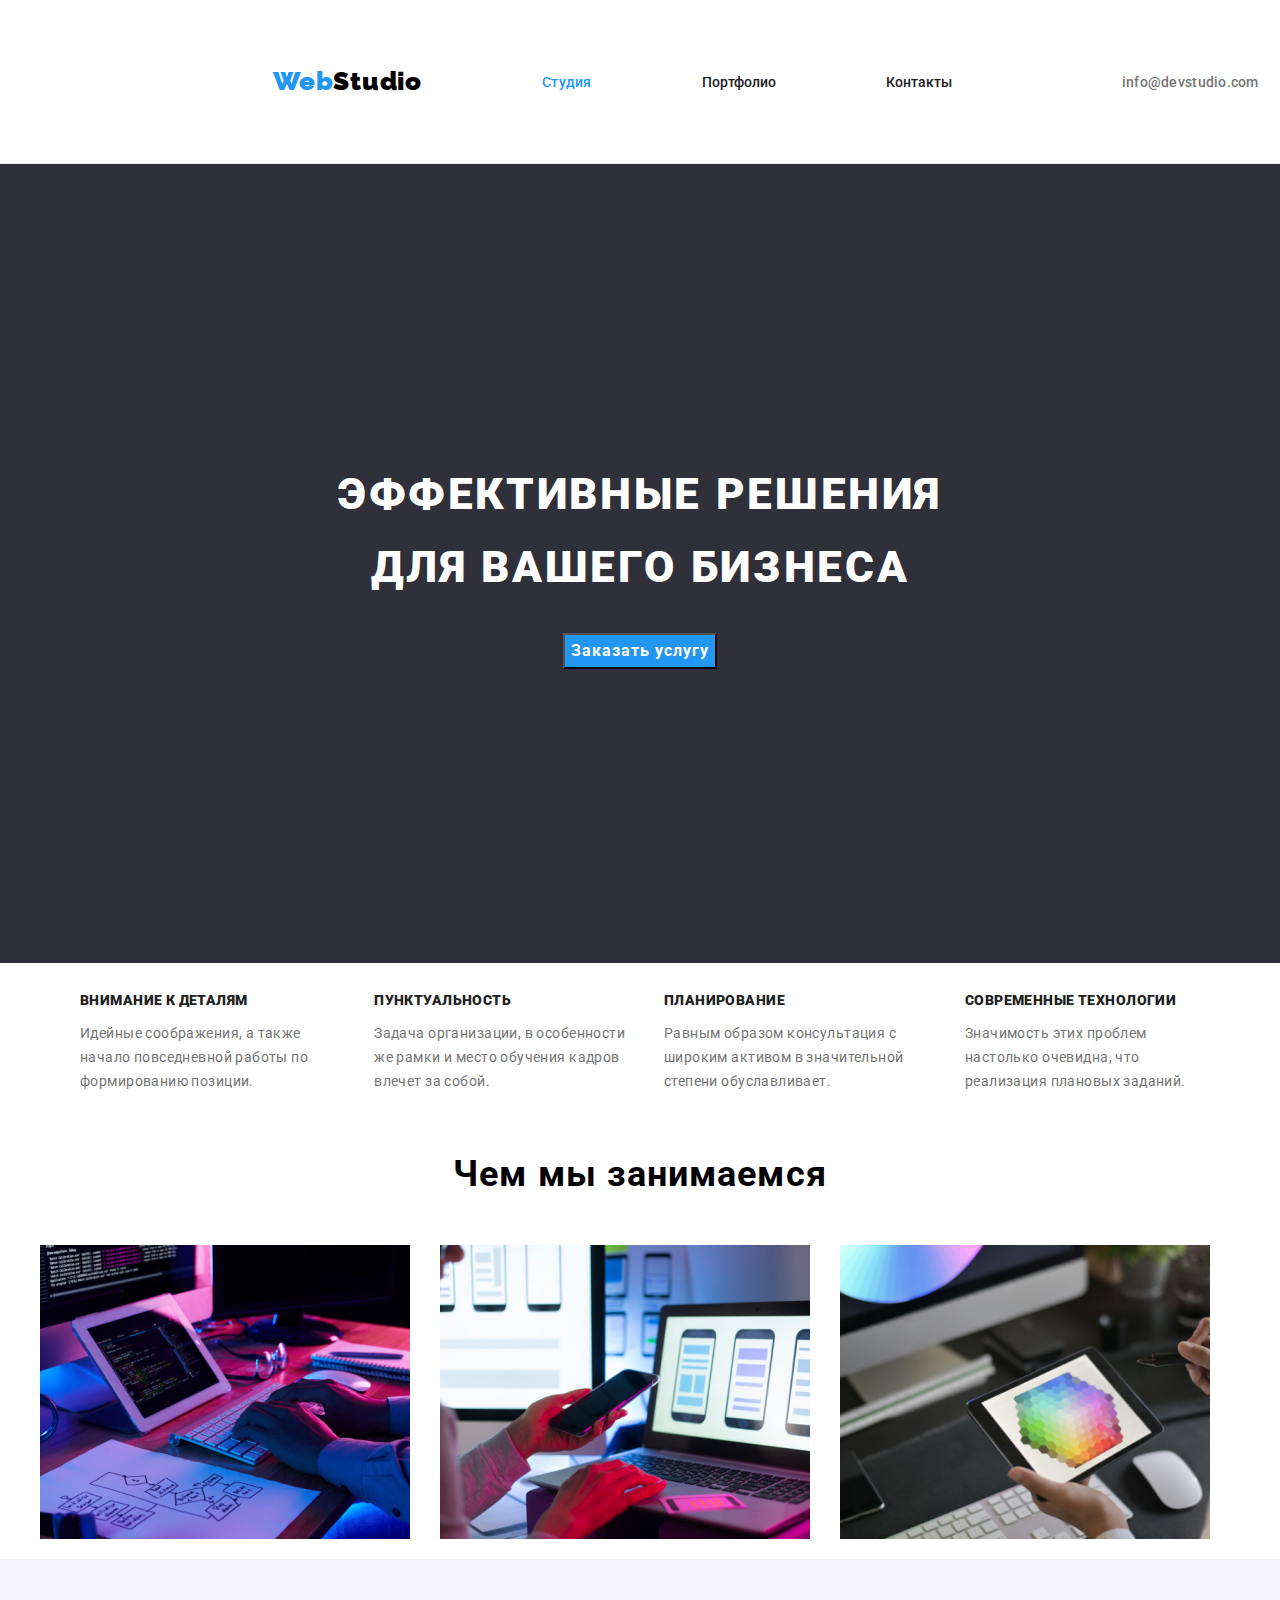
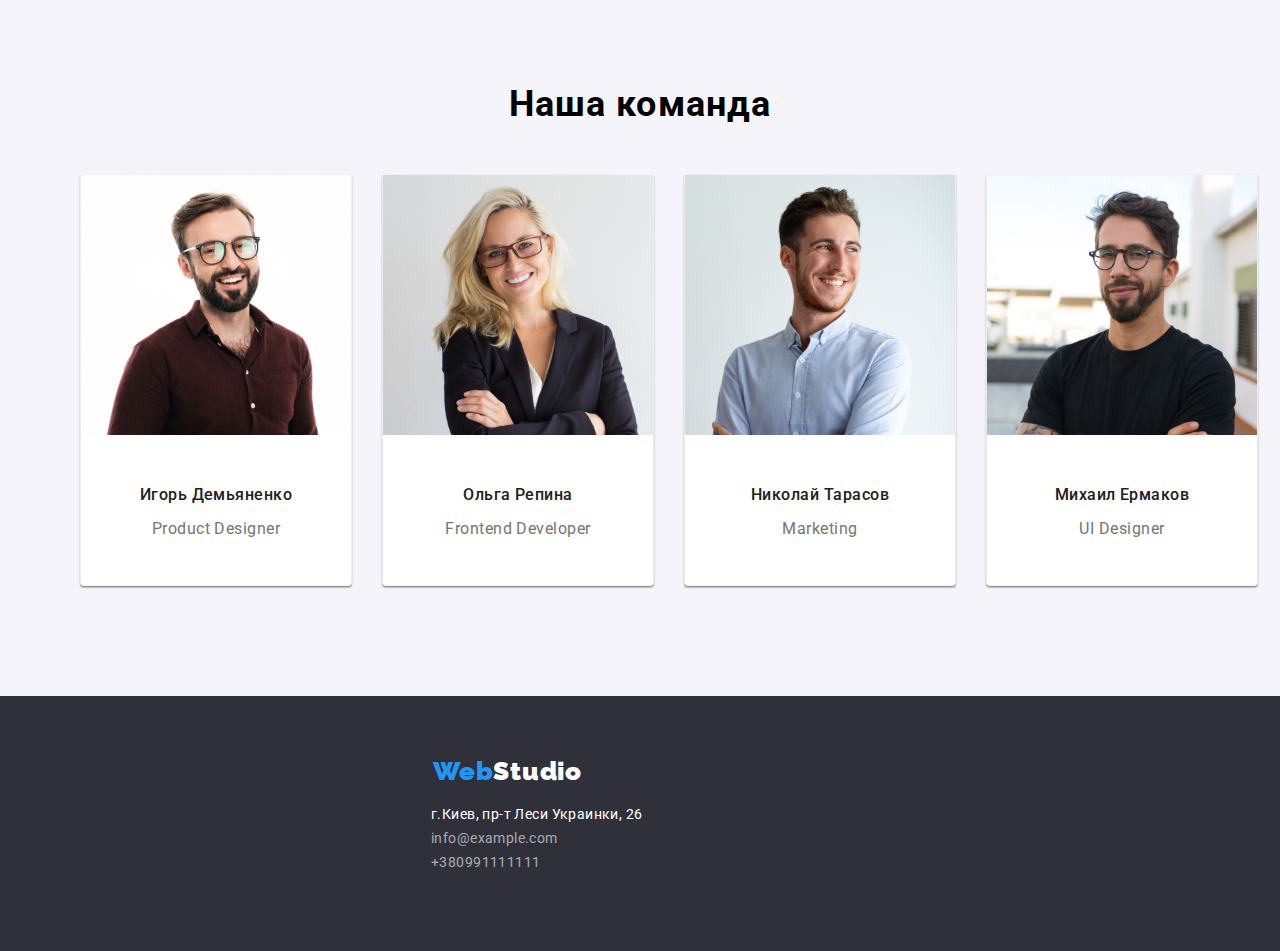
==== index.html @ cdfc40bb "pkoom" ====
<!DOCTYPE html>
<html lang="en">
<head>
     <meta charset="UTF-8">
    <meta http-equiv="X-UA-Compatible" content="IE=edge">
    <meta name="viewport" content="width=device-width, initial-scale=1.0">
    <title>Webstudio</title>
    <link rel="stylesheet" href=https://cdnjs.com/libraries/modern-normalize> 
    <link rel="preconnect" href="https://fonts.gstatic.com">
    <link href="https://fonts.googleapis.com/css2?family=Raleway:wght@700&family=Roboto:wght@400;500;700;900&display=swap" rel="stylesheet">
    <link rel= "stylesheet" href="css/style.css"/>

</head>
<body>
    <header class="header">
        <div class="container header-port">
        <a class="logo" href="index.html"><span class="logo-blue">Web</span>Studio</a>
        <nav class="main-nav">
            <ul class="list-container">
                <li class="item"><a class="link link-active" href="index.html">Студия</a>
                </li>
                <li class="item"><a class="link" href="portfolio.html">Портфолио</a>
                </li>
                <li class="item"><a class="link" href="#">Контакты</a>
                </li>
            </ul>
            </nav>
        
         <ul class="contacts">
            <li class="item">
        <a class="link link-grey" href="mailto:info@devstudio.com">info@devstudio.com</a><br>
    </li>
    <li class="item">
        <a class="link-grey" href="tel:+380961111111">+380961111111</a>
         </li>
            </ul>
     </div>
 </header>

     <main> 

    <section class="hero">
          <div class="hero-box">
              
        <h1 class="hero-text hero-text-section">Эффективные решения<br>для вашего бизнеса</h1>
             <button type="button" class="button button-section">Заказать услугу</button>
          
          </div>
            </section>  
<section class="section">
    <div class="container midd-section">
    <h2 class="hide-text">Наши преимущества</h2>
    <ul class="middle-list">
        <li class="item">
            <h3 class="text-list">Внимание к деталям</h3>
            <p class="grey-text">Идейные соображения, а также начало повседневной работы по формированию позиции.</p>
        </li>
        <li class="item section-item">
            <h3 class="text-list">Пунктуальность</h3>
            <p class="grey-text">Задача организации, в особенности же рамки и место обучения кадров влечет за собой.</p>
        </li>
        <li class="item">
            <h3 class="text-list">Планирование</h3>
            <p class="grey-text">Равным образом консультация с широким активом в значительной степени обуславливает.</p>
        </li>
        <li class="item">
            <h3 class="text-list">Современные технологии</h3>
            <p class="grey-text">Значимость этих проблем настолько очевидна, что реализация плановых заданий.</p>
        </li>
    </ul>
    </div>
</section>
<section class="middle-section">
   <h2 class="section-description">Чем мы занимаемся</h2>
   <div class=what-we-do-container">
    <ul class="what-we-do-list">
        <li class="item"><img src="images/box1.jpg" alt="набор текста" width="370"></li>
        <li class="item"><img src="images/box2.jpg" alt="передача данных" width="370"></li>
        <li class="item"><img src="images/box3.jpg" alt="дизаин" width="370"></li>
    </ul>
    </div>
</section>

<section class="our-team-section">
    <div class="container">
   <h2 class="section-description">Наша команда</h2>
   <ul class="last-list">
    <li class="our-team-item team-content-list">
    <img src="images/img1.jpg" alt="Игорь Демяненко" width="270">
    <div class="our-team-box">
        <h3 class="worker-name">Игорь Демьяненко</h3>
        <p class="grey-prof">Product Designer</p>
        </div>
    </li>
     <li class="our-team-item team-content-list">
     <img src="images/img2.jpg" alt="Ольга Репина" width="270">
     <div class="our-team-box">
        <h3 class="worker-name">Ольга Репина</h3>
        <p class="grey-prof">Frontend Developer</p>
        </div>
    </li>
    <li class="our-team-item team-content-list">
    <img src="images/img3.jpg" alt="Николай Тарасов" width="270">
    <div class="our-team-box"> 
        <h3 class="worker-name">Николай Тарасов</h3>
        <p class="grey-prof">Marketing</p>
        </div>
    </li>
    <li class="our-team-item team-content-list">
    <img src="images/img4.jpg" alt="Михаил Ермаков" width="270">
    <div class="our-team-box">
        <h3 class="worker-name">Михаил Ермаков</h3>
        <p class="grey-prof">UI Designer</p>
        </div>
    </li>
</ul>
</div>
</section>
</main>

<footer class="footer">
    <div class="footer-div">
    <a class="logo-footer" href="index.html"><span class="logo-blue">Web</span><span class="studio">Studio</span></a>
    <address>
        <ul class="footer-list">
        <li><a class="address" target="_blank" href="https://goo.gl/maps/M211C4r4D3SkxWqD8">г.Киев, пр-т Леси Украинки, 26</a></li>
        <li><a class="mail" href="mailto:info@example.com">info@example.com</a></li>
        <li><a class="tele" href="tel:+380991111111">+380991111111</a></li>
    </ul>
    </address>
    
    </div>

</footer>
    
</body>
</html>
---- css/style.css ----
* {
   box-sizing: border-box;
}
*, *::before, *::after {
   box-sizing: inherit;
}

  :root {
      --title-color: #212121;
      --text-color: #757575;
      --color-button: #ffff;
      --primary-background: #2F303A;
      --color-link-title: #2196f3;
      --background-button: #2196f3;
      --main-title-color: #ffff;
      --our-team-background: #F5F4FA;
      --address-text-color: #ffff;
      --color-link-footer: #ffff;
      --company-text-color: #000000;
      --background-portfolio-button: #F5F4FA;
  }

}
h1,
h2,
h3,
h4,
h5,
h6,
p {
   margin-top: 0;
   margin-bottom: o;
}
body {
   font-family: Roboto, sans-serif;
   margin: 0;
}
   
.header {
   box-sizing: border-box;
   border-bottom: 1px solid #ECECEC;
   padding-top: 24px;
   padding-bottom: 24px;
}
.header-port {
   display: flex;
   align-items: center;
}
.container {
   max-width: 1200px;
   margin-left: auto;
   margin-right: auto;
   padding-left: 15px;
   padding-right: 15px;
}
.main-nav {
   display: flex;
   margin-top: 32px;
   margin-bottom: 32px;
}
.list-container {
   display: flex;
   padding-right: 20px;
}





.logo-blue {
font-family: Raleway;
color: #2196F3;
font-weight: 900;
font-size: 26px;
letter-spacing: 0.03em;
line-height: 1.2;
list-style: none;
}

.logo, .logo-footer {
font-family: Raleway;
color: black;
font-weight: 900;
font-size: 26px;
letter-spacing: 0.03em;
line-height: 1.2;
margin-left: 218px;
}
.logo-footer {
   padding-top: 60px;
}

/*стили для сылок*/

* li, a  {
   list-style: none;
   text-decoration: none;
}
.list {
   display: flex;
   }


.link {
   font-family: Roboto;
   font-style: normal;
   font-weight: 500;
   font-size: 14px;
   line-height: 16px;
   letter-spacing: 0,02em;
   color: #212121;
   padding-left: 80px;
}
.link-active {
   font-family: Roboto;
   font-style: normal;
   color: #2196F3;
   letter-spacing: 0.02em;
   font-weight: 500;
   font-size: 14px;
   list-style: none;
}
.link:hover {
   color: #2196F3;
}
.link-grey {
   font-family: Roboto;
   font-style: normal;
   font-weight: 500;
   color: #757575;
   letter-spacing: 0.02em;
   line-height: 1.2em;
   font-weight: 500;
   font-size: 14px;
   list-style: none;
   
}


.link-grey:hover {
   color: #2196F3;
   
}

.contacts {
   display: flex;
   margin-left: auto;
   margin-top: 32px;
   margin-bottom: 32px;
}



/*main section webstudio*/

.hero {
   background: var(--primary-background);
   text-align: center;
   padding-top: 94px;
   padding-bottom: 94px;
   display: block;
}
.hero-box {
   max-width: 1200px;
   margin-left: auto;
   margin-right: auto;
   padding-left: 15px;
   padding-right: 15px;
}
 .hero-text {
   font-weight: 900;
   font-size: 44px;
   line-height: 1.65;
   text-align: center;
   letter-spacing: 0.06em;
   text-transform: uppercase;
   color: var(--main-title-color);
}
.hero-text-section {
   margin-top: 200px;
}
 .button {
   background: var(--background-button);
   cursor: pointer;
   font-family: inherit;
   font-weight: bold;
   font-size: 16px;
   line-height: 1.87;
   text-align: center;
   letter-spacing: 0.06em;
   color: var(--color-button);
 }
.button-section {
   margin-bottom: 200px;
}
 


button, button:active, button:focus {
   outline: none;
}

//*middle section*//

.section {
   padding-top: 94px;
   padding-bottom: 94px;
}
.midd-section {
   display: flex;
   justify-content: center;
}
.container {
   max-width: 1200px;
   margin-left: auto;
   margin-right: auto;
   padding-left: 15px;
   padding-right: 15px;
}
.hide-text {
   display: none;
}
.middle-list {
   display: flex;
}
.midle-list.item:not(:last-child) {
   margin-right: 30px;
}
.item {
   margin-right: 30px;
}
.text-list {
   color: #212121;
   line-height: 1.1;
   letter-spacing: 0.03em;
   font-weight: 900;
   font-size: 14px;
   text-transform: uppercase;
}
.grey-text {
   color: #757575;
   line-height: 1.7;
   font-weight: 400;
   letter-spacing: 0.03em;
   font-size: 14px;
   text-align: left;
}
//*What we do section*//

.section {
   padding-top: 94px;
   padding-bottom: 94px;
}
.section-description {
   font-weight: bold;
    font-size: 36px;
    line-height: 42px;
    text-align: center;
    letter-spacing: 0.03em;
    color: color: var(--title-color);
    margin-bottom: 50px;
}
.what-we-do-description {
   display: flex;
   justify-content: center;
}
.container {
   max-width: 1200px;
    margin-left: auto;
    margin-right: auto;
    padding-left: 15px;
    padding-right: 15px;
}
.what-we-do-list {
   display: flex;
   align-items: center;
}

/*our team*/

.our-team-section {
   background: var(--our-team-background);
   padding-top: 94px;
   padding-bottom: 94px;
}

.our-team-box {
   padding: 30px 32px;
   box-sizing: border-box;
}
.our-team-item {
    border-left: 1px solid #ececec;
   border-right: 1px solid #ececec;
   border-bottom: 1px solid #ececec;
}
.our-team-item:not(:last-child) {
   margin-right: 30px;
}
.team-content-list {
   background: #ffffff;
    border-radius: 0px 0px 4px 4px;
    box-shadow: 0px 1px 3px rgb(0 0 0 / 12%), 0px 1px 1px rgb(0 0 0 / 14%), 0px 2px 1px rgb(0 0 0 / 20%);
}
.last-list {
   display: flex; 
}
.worker-name {
  color: #212121;
   text-align: center;
   line-height: 1.2;
   letter-spacing: 0.03em;
   font-weight: 500;
   font-size: 16px;
}
.grey-prof {
   font-size: 16px;
   line-height: 1.18;
   text-align: center;
   letter-spacing: 0.03em;
   color: #757575;
}

/*footer*/

.footer {
 background: #2F303a;
}
.footer-div {
   padding-top: 60px;
    padding-bottom: 60px;
    padding-left: 215px;
}

   
   .footer-list {
      width: 230px;
      padding-left: 216px;
 }

.logo-footer {
   padding-top: 60px;
}
 .studio {
    padding-top: 60px;
   color: #fff;
}
.address {
   font-family: Roboto;
   font-style: normal;
   font-weight: 400;
   color: #fff;
   line-height: 1.7;
   letter-spacing: 0.03em;
   font-size: 14px;
}
.mail {
   font-family: Roboto;
   font-style: normal;
   font-weight: 400;
   font-size: 14px;
   line-height: 1.7;
   letter-spacing: 0.03em;
   color: rgba(255, 255, 255, 0.6);
}
.tele {
      font-family: Roboto;
      font-style: normal;
      font-weight: 400;
      font-size: 14px;
      line-height: 1.7;
      letter-spacing: 0.03em;
      color: rgba(255, 255, 255, 0.6);
   }
.address:hover, .mail:hover, .tele:hover {
   color:#2196F3;
}

 

/*Portfolio styles*/



.main-section {
   padding-top: 94px;
   padding-bottom: 94px;
}
.btn-list {
   display: flex;
    justify-content: center;
    margin-bottom: 34px;
  
}
   
.padding-item:not(:last-child) {
   margin-right: 8px;
}
   
.btn-port {
   font-family: inherit;
   background: var(--background-portfolio-button);
   cursor: pointer;
   font-weight: 500;
   font-size: 16px;
   line-height: 1.62;
   letter-spacing: 0.03em;
   border: 0;
   margin-right: 8px;
   color: var(--title-color);
}
.btn-port:hover {
   background: #2196F3;
   color:#fff;
   cursor: pointer;
}
   
.btn-port-active {
   font-family: Roboto;
   font-style: normal;
   background: #2196F3;
   color: #fff;
   text-align: center;
   font-style: normal;
   font-weight: 500;
   font-size: 16px;
   line-height: 1.6;
   letter-spacing: 0.03em;
   border-radius: 4px;
   border-collapse: collapse;
   cursor: pointer;
}

//*flex-list cardset container*//

.flex-list {
   padding: 0;
   margin: 0;
   display: flex;
   flex-wrap: wrap;
   margin-left: -30px;
   margin-top: -30px;
    
}
.flex-list > .flex-item {
   flex basis: calc((100%-90px) / 3);
   margin-left: 30px;
    margin-top: 30px;
}
.img-text {
   padding: 20px 24px;
    border: 1px solid #eeeeee;
    border-top: 0;
}


.img-text {
   border: 1px solid #EEE;
   padding-top: 0;
}
.poster-name {
   font-family: Roboto;
   font-weight: bold;
   font-size: 18px;
   line-height: 2;
   letter-spacing: 0.06em;
   color: #212121;
}
.poster-desc {
   font-family: Roboto;
   font-weight: normal;
   font-size: 16px;
   line-height: 1.9;
   letter-spacing: 0.03em;
   color: #757575;
}
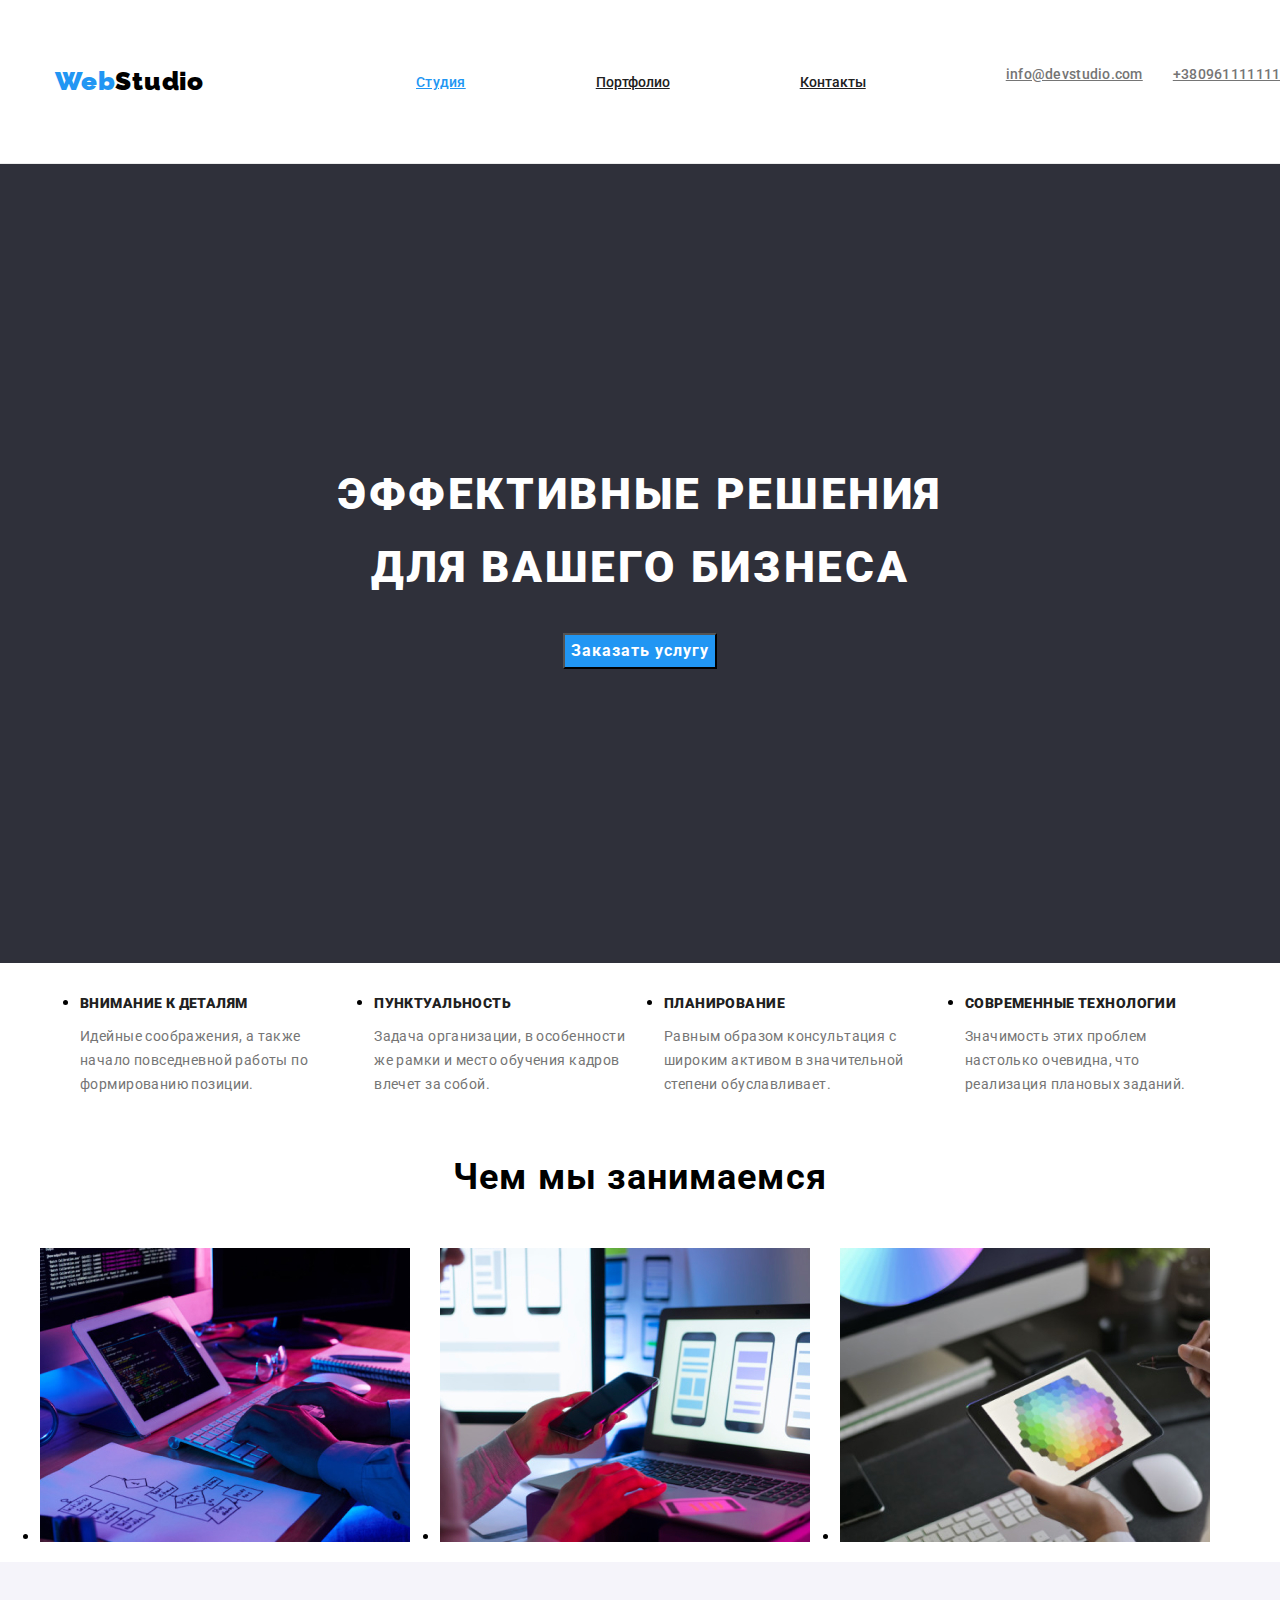
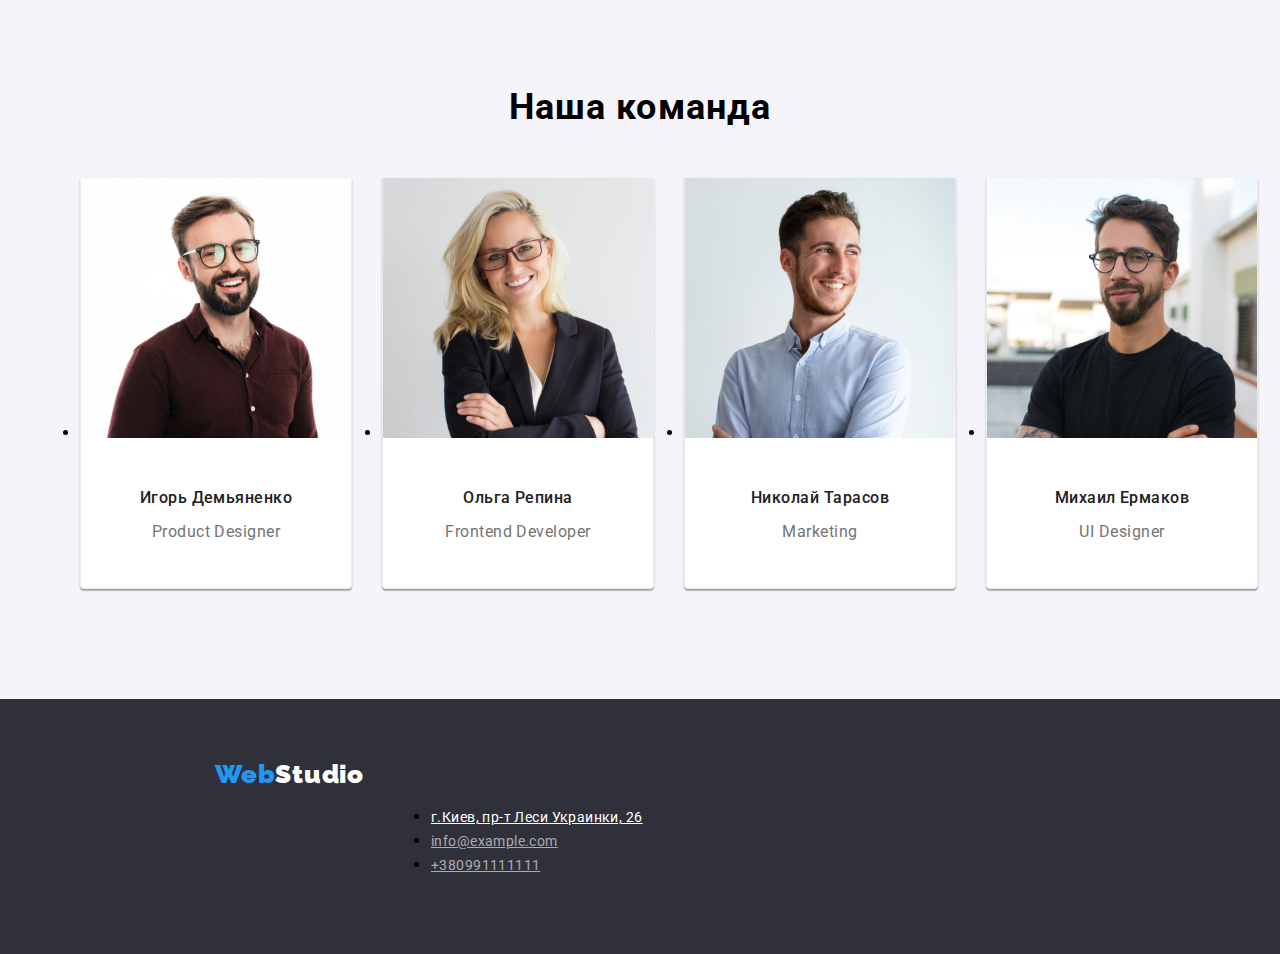
==== commit 0b34b19c: "vnvngmn" ====
--- a/index.html
+++ b/index.html
@@ -14,14 +14,14 @@
 <body>
     <header class="header">
         <div class="container header-port">
-        <a class="logo" href="index.html"><span class="logo-blue">Web</span>Studio</a>
-        <nav class="main-nav">
-            <ul class="list-container">
-                <li class="item"><a class="link link-active" href="index.html">Студия</a>
+            <nav class="main-nav">   
+        <a class="logo logo-container" href="index.html"><span class="logo-blue">Web</span>Studio</a>
+        <ul class="list-container">
+                <li class="header-item"><a class="link link-active" href="index.html">Студия</a>
                 </li>
-                <li class="item"><a class="link" href="portfolio.html">Портфолио</a>
+                <li class="header-item"><a class="link" href="portfolio.html">Портфолио</a>
                 </li>
-                <li class="item"><a class="link" href="#">Контакты</a>
+                <li class="header-item"><a class="link" href="#">Контакты</a>
                 </li>
             </ul>
             </nav>
--- a/css/style.css
+++ b/css/style.css
@@ -31,6 +31,15 @@
    margin-top: 0;
    margin-bottom: o;
 }
+.ul,
+.ol {
+   margin-top: o;
+   margin-bottom: 0;
+   padding-left: 0;
+}
+.img {
+   display: block;
+}
 body {
    font-family: Roboto, sans-serif;
    margin: 0;
@@ -47,24 +56,33 @@
    align-items: center;
 }
 .container {
-   max-width: 1200px;
-   margin-left: auto;
-   margin-right: auto;
+   width: 1200px;
+   margin: 0 auto;
    padding-left: 15px;
    padding-right: 15px;
 }
 .main-nav {
    display: flex;
+   align-items: center;
    margin-top: 32px;
    margin-bottom: 32px;
 }
 .list-container {
    display: flex;
+   align-items: center;
    padding-right: 20px;
-}
-
-
-
+   list-style: none;
+}
+
+.header-item:not(:last-child) {
+   margin-right: 50px;
+}
+.link {
+   font-weight: bold;
+    font-size: 14px;
+    line-height: 1.14;
+   color: var(--title-color);
+}
 
 
 .logo-blue {
@@ -83,13 +101,16 @@
 font-weight: 900;
 font-size: 26px;
 letter-spacing: 0.03em;
-line-height: 1.2;
-margin-left: 218px;
+line-height: 1.2em;
+text-decoration: none;
+}
+.logo-container {
+margin-right: 92px;
 }
 .logo-footer {
    padding-top: 60px;
 }
-
+}
 /*стили для сылок*/
 
 * li, a  {
@@ -135,18 +156,15 @@
    list-style: none;
    
 }
-
-
 .link-grey:hover {
    color: #2196F3;
-   
-}
+   }
 
 .contacts {
    display: flex;
    margin-left: auto;
-   margin-top: 32px;
    margin-bottom: 32px;
+   list-style: none;
 }
 
 
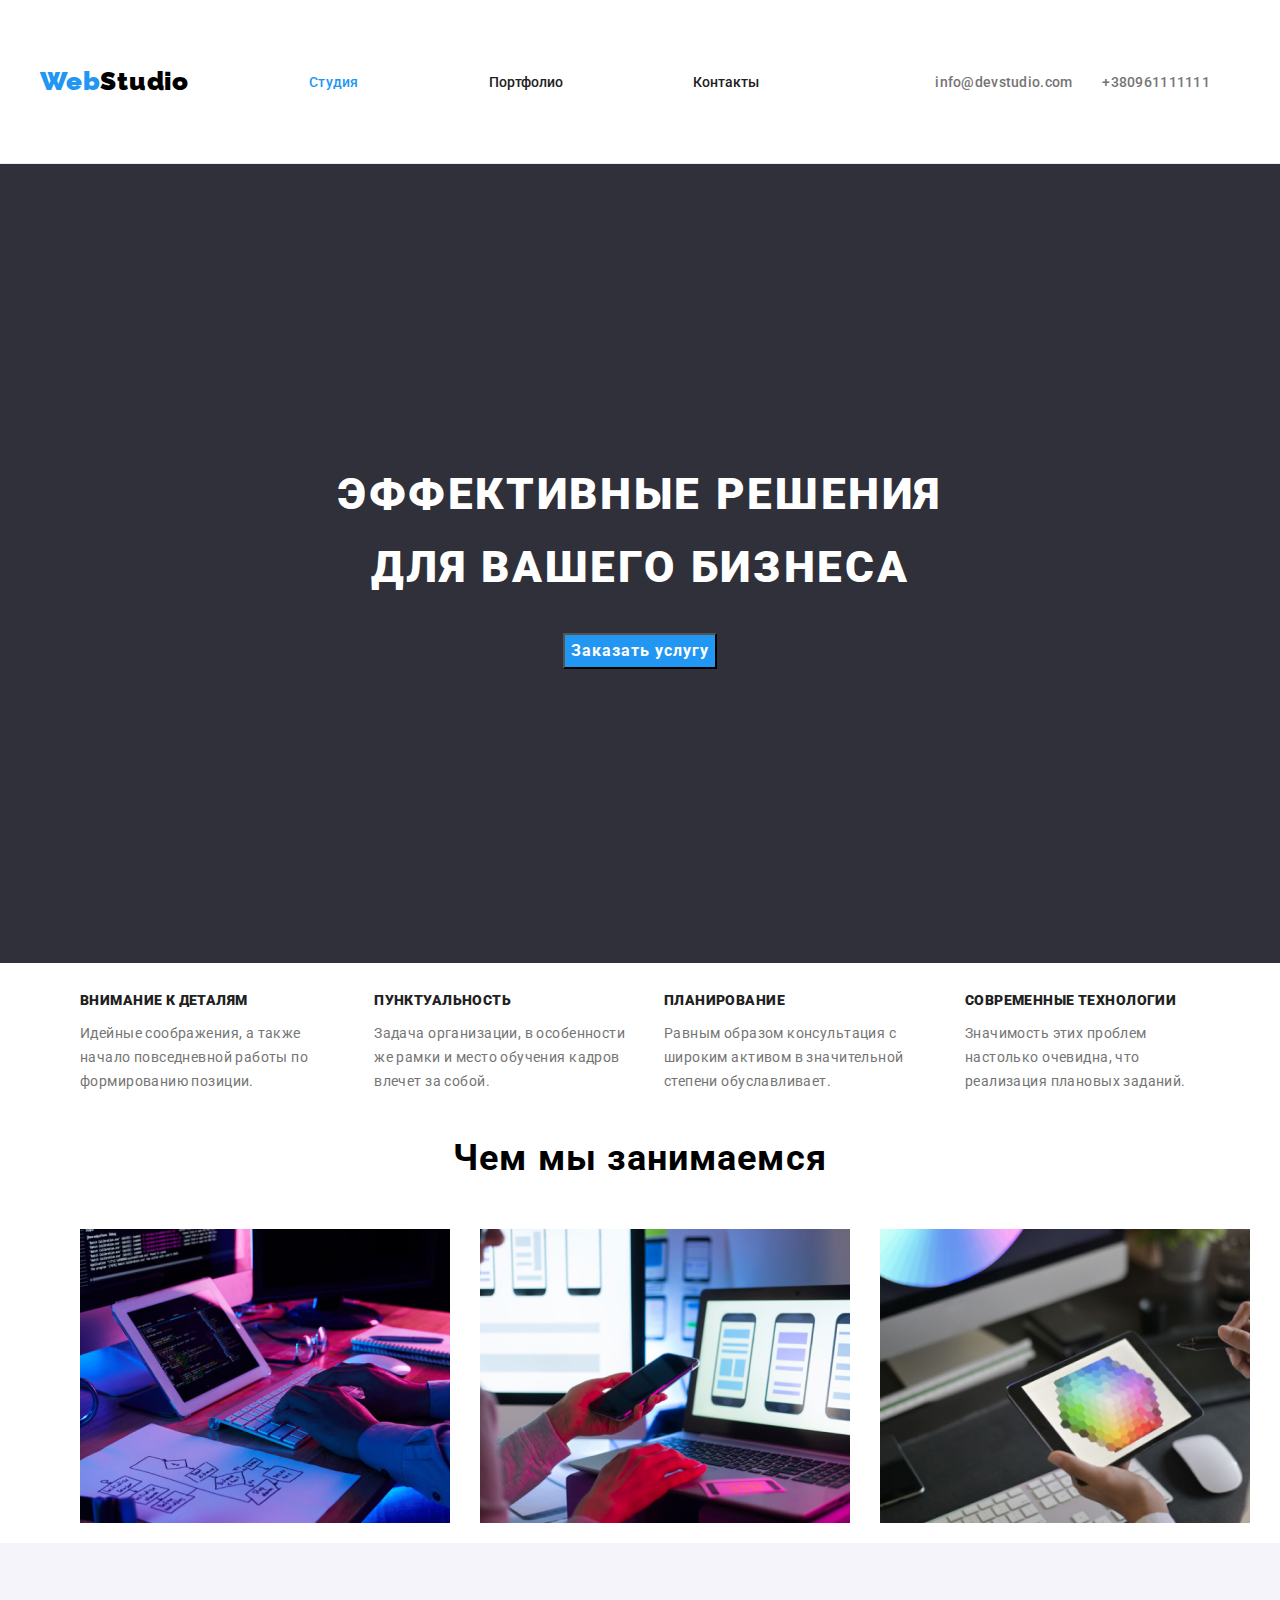
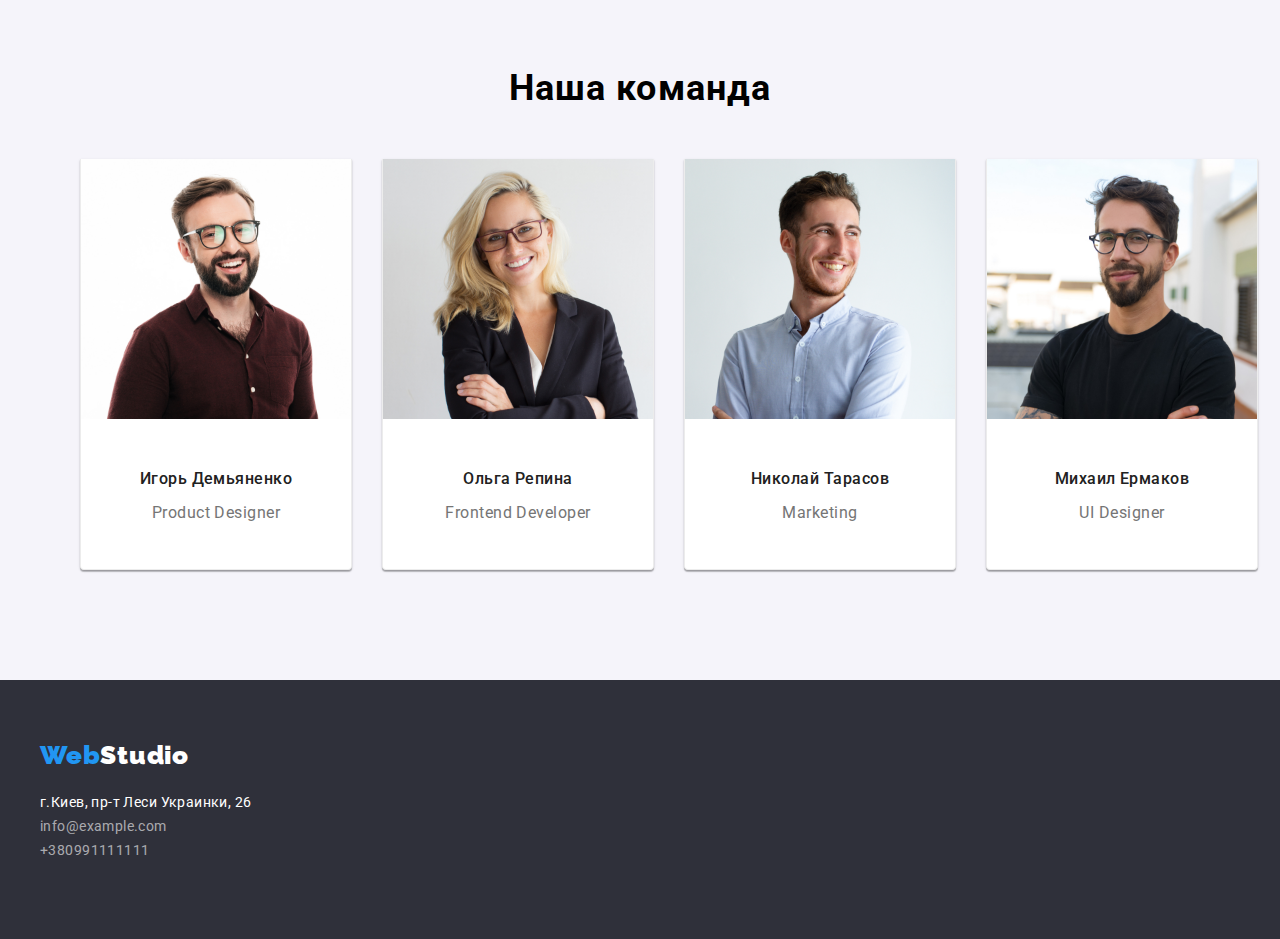
==== commit b3f48479: "finish portfol" ====
--- a/index.html
+++ b/index.html
@@ -14,8 +14,8 @@
 <body>
     <header class="header">
         <div class="container header-port">
+            <a class="logo logo-container" href="index.html"><span class="logo-blue">Web</span>Studio</a>
             <nav class="main-nav">   
-        <a class="logo logo-container" href="index.html"><span class="logo-blue">Web</span>Studio</a>
         <ul class="list-container">
                 <li class="header-item"><a class="link link-active" href="index.html">Студия</a>
                 </li>
@@ -40,15 +40,16 @@
      <main> 
 
     <section class="hero">
-          <div class="hero-box">
+          <div class="container">
               
         <h1 class="hero-text hero-text-section">Эффективные решения<br>для вашего бизнеса</h1>
              <button type="button" class="button button-section">Заказать услугу</button>
           
           </div>
-            </section>  
-<section class="section">
-    <div class="container midd-section">
+            </section> 
+
+<section class="section-advantages">
+    <div class="container">
     <h2 class="hide-text">Наши преимущества</h2>
     <ul class="middle-list">
         <li class="item">
@@ -72,7 +73,7 @@
 </section>
 <section class="middle-section">
    <h2 class="section-description">Чем мы занимаемся</h2>
-   <div class=what-we-do-container">
+   <div class="container">
     <ul class="what-we-do-list">
         <li class="item"><img src="images/box1.jpg" alt="набор текста" width="370"></li>
         <li class="item"><img src="images/box2.jpg" alt="передача данных" width="370"></li>
@@ -119,7 +120,7 @@
 </main>
 
 <footer class="footer">
-    <div class="footer-div">
+    <div class="container">
     <a class="logo-footer" href="index.html"><span class="logo-blue">Web</span><span class="studio">Studio</span></a>
     <address>
         <ul class="footer-list">
--- a/css/style.css
+++ b/css/style.css
@@ -46,7 +46,6 @@
 }
    
 .header {
-   box-sizing: border-box;
    border-bottom: 1px solid #ECECEC;
    padding-top: 24px;
    padding-bottom: 24px;
@@ -77,13 +76,6 @@
 .header-item:not(:last-child) {
    margin-right: 50px;
 }
-.link {
-   font-weight: bold;
-    font-size: 14px;
-    line-height: 1.14;
-   color: var(--title-color);
-}
-
 
 .logo-blue {
 font-family: Raleway;
@@ -105,11 +97,12 @@
 text-decoration: none;
 }
 .logo-container {
-margin-right: 92px;
+margin 0;
 }
 .logo-footer {
-   padding-top: 60px;
-}
+   margin-bottom: 20px;
+   display: block;
+text-decoration: none;
 }
 /*стили для сылок*/
 
@@ -119,7 +112,7 @@
 }
 .list {
    display: flex;
-   }
+ }
 
 
 .link {
@@ -131,6 +124,7 @@
    letter-spacing: 0,02em;
    color: #212121;
    padding-left: 80px;
+   text-decoration: none;
 }
 .link-active {
    font-family: Roboto;
@@ -154,6 +148,7 @@
    font-weight: 500;
    font-size: 14px;
    list-style: none;
+   text-decoration: none;
    
 }
 .link-grey:hover {
@@ -163,28 +158,23 @@
 .contacts {
    display: flex;
    margin-left: auto;
-   margin-bottom: 32px;
-   list-style: none;
-}
-
+   list-style: none;
+}
+.item {
+   margin-right: 50px;
+}
 
 
 /*main section webstudio*/
 
 .hero {
    background: var(--primary-background);
-   text-align: center;
-   padding-top: 94px;
-   padding-bottom: 94px;
-   display: block;
-}
-.hero-box {
-   max-width: 1200px;
-   margin-left: auto;
-   margin-right: auto;
-   padding-left: 15px;
-   padding-right: 15px;
-}
+    text-align: center;
+    padding-top: 94px;
+    padding-bottom: 94px;
+}
+ 
+
  .hero-text {
    font-weight: 900;
    font-size: 44px;
@@ -211,23 +201,19 @@
 .button-section {
    margin-bottom: 200px;
 }
- 
-
-
-button, button:active, button:focus {
+ button, button:active, button:focus {
    outline: none;
 }
 
 //*middle section*//
 
-.section {
+.section-advantages {
+   text-align: center;
    padding-top: 94px;
    padding-bottom: 94px;
-}
-.midd-section {
-   display: flex;
-   justify-content: center;
-}
+   
+}
+
 .container {
    max-width: 1200px;
    margin-left: auto;
@@ -240,6 +226,7 @@
 }
 .middle-list {
    display: flex;
+   list-style: none;
 }
 .midle-list.item:not(:last-child) {
    margin-right: 30px;
@@ -265,7 +252,7 @@
 }
 //*What we do section*//
 
-.section {
+.middle-section {
    padding-top: 94px;
    padding-bottom: 94px;
 }
@@ -292,6 +279,7 @@
 .what-we-do-list {
    display: flex;
    align-items: center;
+   list-style: none;
 }
 
 /*our team*/
@@ -321,6 +309,7 @@
 }
 .last-list {
    display: flex; 
+   list-style: none;
 }
 .worker-name {
   color: #212121;
@@ -342,22 +331,14 @@
 
 .footer {
  background: #2F303a;
-}
-.footer-div {
-   padding-top: 60px;
-    padding-bottom: 60px;
-    padding-left: 215px;
-}
-
-   
-   .footer-list {
+ padding-top: 60px;
+ padding-bottom: 60px;
+}  
+.footer-list {
       width: 230px;
-      padding-left: 216px;
+      padding-left: 0;
  }
 
-.logo-footer {
-   padding-top: 60px;
-}
  .studio {
     padding-top: 60px;
    color: #fff;
@@ -450,14 +431,18 @@
 
 //*flex-list cardset container*//
 
+.poster-section {
+   padding-top: 94px;
+   padding-bottom: 94px;
+}
+
 .flex-list {
    padding: 0;
    margin: 0;
    display: flex;
    flex-wrap: wrap;
    margin-left: -30px;
-   margin-top: -30px;
-    
+   margin-top: -30px;    
 }
 .flex-list > .flex-item {
    flex basis: calc((100%-90px) / 3);
@@ -472,18 +457,26 @@
 
 
 .img-text {
+   padding: 20px 24px;
    border: 1px solid #EEE;
-   padding-top: 0;
+   border-top: 0;
 }
 .poster-name {
-   font-family: Roboto;
    font-weight: bold;
-   font-size: 18px;
-   line-height: 2;
-   letter-spacing: 0.06em;
-   color: #212121;
-}
+    font-size: 18px;
+    line-height: 2;
+    letter-spacing: 0.06em;
+    margin-bottom: 4px;
+    color: var(--title-color);
+}
+
 .poster-desc {
+   font-size: 16px;
+    line-height: 30px;
+    letter-spacing: 0.03em;
+    color: var(--text-color);
+}
+//*
    font-family: Roboto;
    font-weight: normal;
    font-size: 16px;
@@ -491,3 +484,4 @@
    letter-spacing: 0.03em;
    color: #757575;
 }
+*//
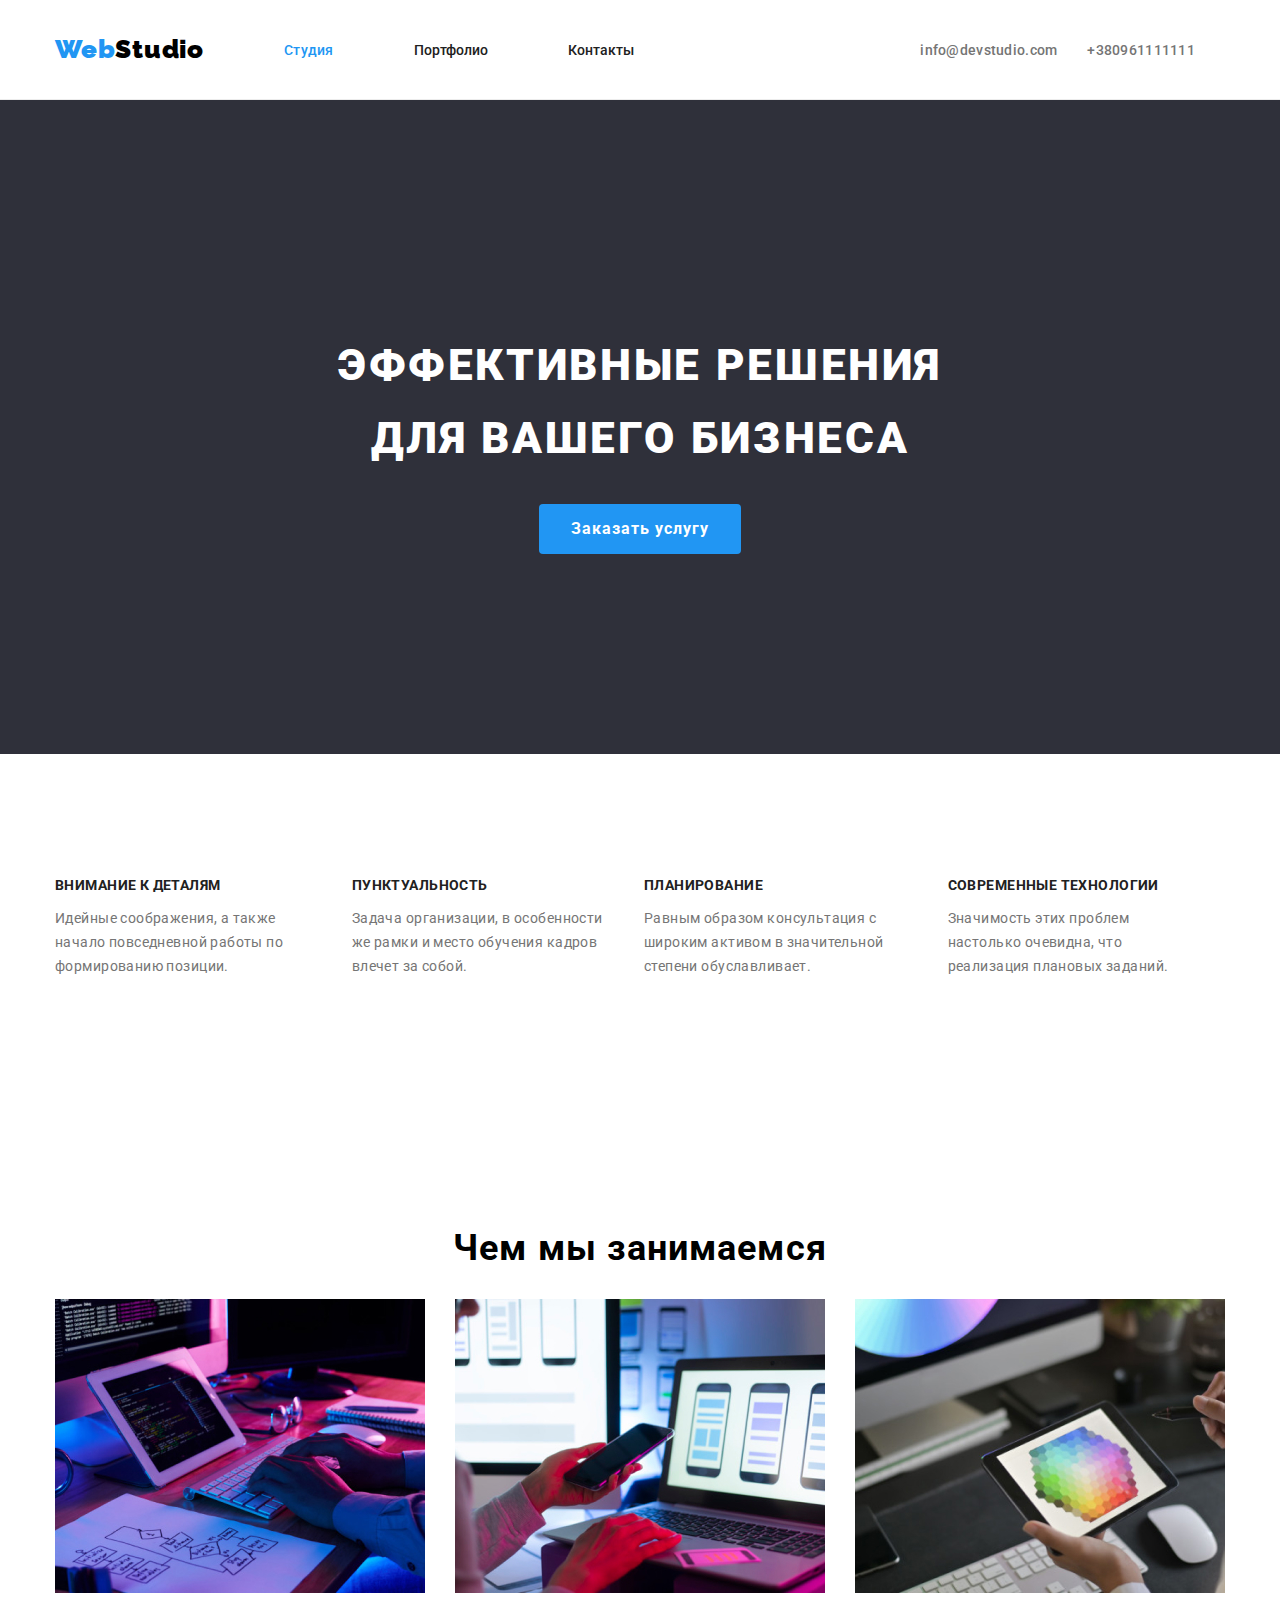
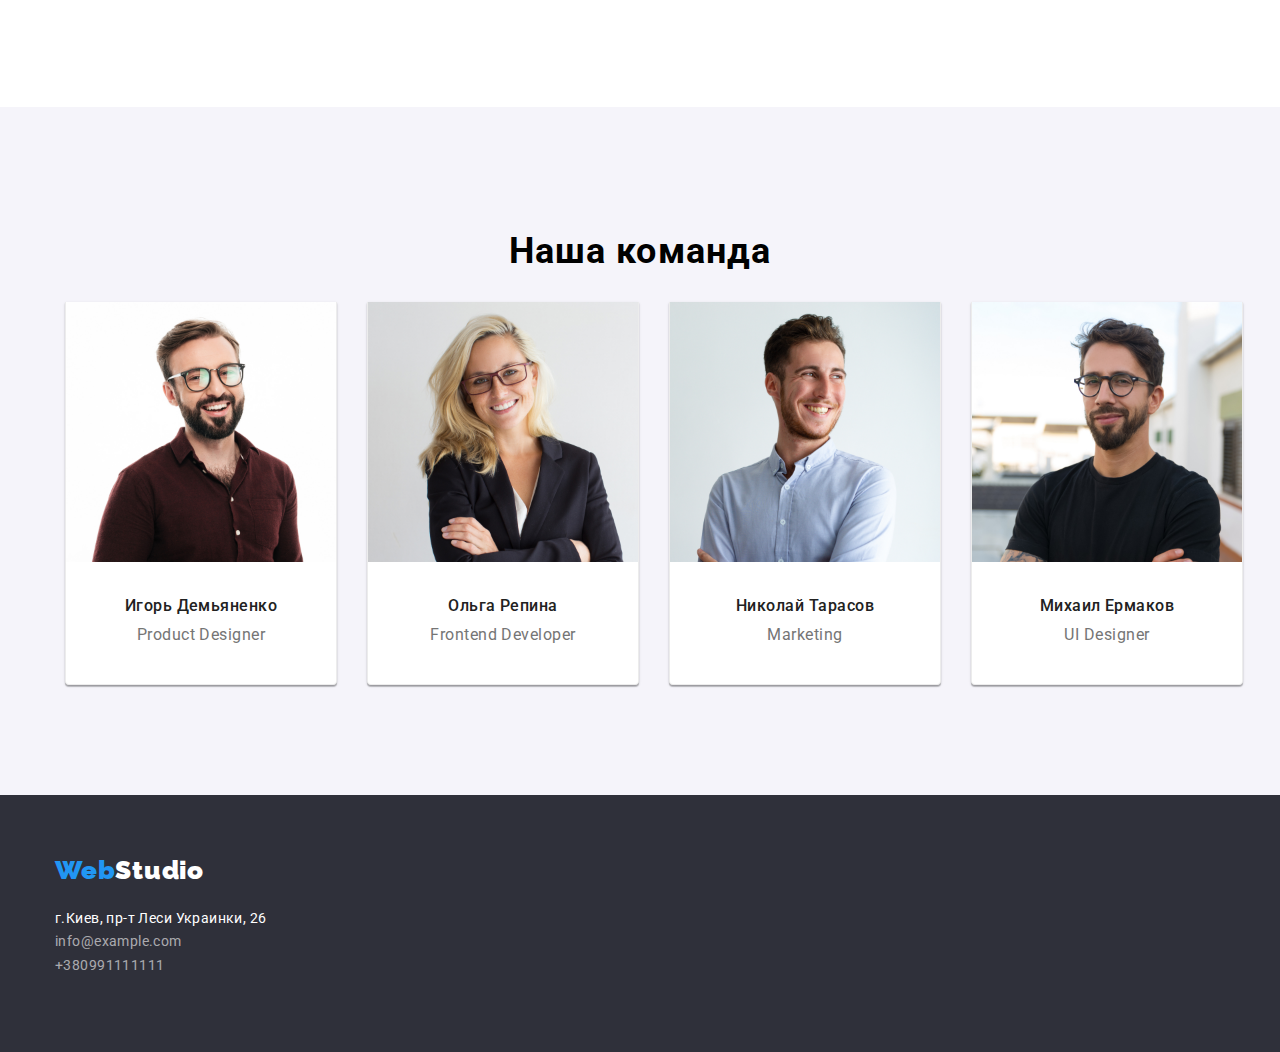
==== commit 9499acf7: "vhgvhvh" ====
--- a/index.html
+++ b/index.html
@@ -72,8 +72,9 @@
     </div>
 </section>
 <section class="middle-section">
+    <div class="container">
    <h2 class="section-description">Чем мы занимаемся</h2>
-   <div class="container">
+   
     <ul class="what-we-do-list">
         <li class="item"><img src="images/box1.jpg" alt="набор текста" width="370"></li>
         <li class="item"><img src="images/box2.jpg" alt="передача данных" width="370"></li>
@@ -122,7 +123,7 @@
 <footer class="footer">
     <div class="container">
     <a class="logo-footer" href="index.html"><span class="logo-blue">Web</span><span class="studio">Studio</span></a>
-    <address>
+    <address class="address li">
         <ul class="footer-list">
         <li><a class="address" target="_blank" href="https://goo.gl/maps/M211C4r4D3SkxWqD8">г.Киев, пр-т Леси Украинки, 26</a></li>
         <li><a class="mail" href="mailto:info@example.com">info@example.com</a></li>
--- a/css/style.css
+++ b/css/style.css
@@ -1,8 +1,13 @@
+body {
+   font-family: Roboto, sans-serif;
+   margin: 0;
+}
+
 * {
    box-sizing: border-box;
 }
 *, *::before, *::after {
-   box-sizing: inherit;
+   box-sizing: border-box;
 }
 
   :root {
@@ -28,22 +33,20 @@
 h5,
 h6,
 p {
-   margin-top: 0;
-   margin-bottom: o;
-}
+   margin: o;
+}
+
 .ul,
-.ol {
-   margin-top: o;
-   margin-bottom: 0;
-   padding-left: 0;
+.ol,
+.li {
+   margin: 0;
+   padding: 0;
 }
 .img {
    display: block;
 }
-body {
-   font-family: Roboto, sans-serif;
-   margin: 0;
-}
+
+
    
 .header {
    border-bottom: 1px solid #ECECEC;
@@ -59,23 +62,23 @@
    margin: 0 auto;
    padding-left: 15px;
    padding-right: 15px;
+   box-sizing: border-box;
 }
 .main-nav {
    display: flex;
    align-items: center;
-   margin-top: 32px;
-   margin-bottom: 32px;
 }
 .list-container {
    display: flex;
    align-items: center;
-   padding-right: 20px;
-   list-style: none;
-}
-
-.header-item:not(:last-child) {
+   list-style: none;
+   padding-left: 0;
+}
+
+/*.header-item:not(:last-child) {
    margin-right: 50px;
-}
+}*  Потому что слишком большие отступы, не смотря на то что 
+в CSS для всех ul, ol , li padding  and margin 0*/
 
 .logo-blue {
 font-family: Raleway;
@@ -170,11 +173,9 @@
 .hero {
    background: var(--primary-background);
     text-align: center;
-    padding-top: 94px;
-    padding-bottom: 94px;
-}
- 
-
+    padding-top: 200px;
+    padding-bottom: 200px;
+}
  .hero-text {
    font-weight: 900;
    font-size: 44px;
@@ -184,9 +185,7 @@
    text-transform: uppercase;
    color: var(--main-title-color);
 }
-.hero-text-section {
-   margin-top: 200px;
-}
+
  .button {
    background: var(--background-button);
    cursor: pointer;
@@ -195,20 +194,19 @@
    font-size: 16px;
    line-height: 1.87;
    text-align: center;
+   padding: 10px 32px;
+   border-radius: 4px;
+   border: 0;
    letter-spacing: 0.06em;
    color: var(--color-button);
  }
-.button-section {
-   margin-bottom: 200px;
-}
+
  button, button:active, button:focus {
    outline: none;
 }
 
-//*middle section*//
 
 .section-advantages {
-   text-align: center;
    padding-top: 94px;
    padding-bottom: 94px;
    
@@ -221,12 +219,17 @@
    padding-left: 15px;
    padding-right: 15px;
 }
+.middle-section {
+   padding-top: 94px;
+   padding-bottom: 94px;
+}
 .hide-text {
    display: none;
 }
 .middle-list {
    display: flex;
    list-style: none;
+   padding: 0;
 }
 .midle-list.item:not(:last-child) {
    margin-right: 30px;
@@ -238,7 +241,7 @@
    color: #212121;
    line-height: 1.1;
    letter-spacing: 0.03em;
-   font-weight: 900;
+   font-weight: 700;
    font-size: 14px;
    text-transform: uppercase;
 }
@@ -253,7 +256,6 @@
 //*What we do section*//
 
 .middle-section {
-   padding-top: 94px;
    padding-bottom: 94px;
 }
 .section-description {
@@ -263,7 +265,6 @@
     text-align: center;
     letter-spacing: 0.03em;
     color: color: var(--title-color);
-    margin-bottom: 50px;
 }
 .what-we-do-description {
    display: flex;
@@ -275,11 +276,14 @@
     margin-right: auto;
     padding-left: 15px;
     padding-right: 15px;
+    box-sizing: border-box;
 }
 .what-we-do-list {
    display: flex;
    align-items: center;
    list-style: none;
+   margin-right: -30px;
+   padding: 0;
 }
 
 /*our team*/
@@ -299,9 +303,11 @@
    border-right: 1px solid #ececec;
    border-bottom: 1px solid #ececec;
 }
+
 .our-team-item:not(:last-child) {
    margin-right: 30px;
-}
+} 
+
 .team-content-list {
    background: #ffffff;
     border-radius: 0px 0px 4px 4px;
@@ -310,6 +316,7 @@
 .last-list {
    display: flex; 
    list-style: none;
+   margin-left: -30px;
 }
 .worker-name {
   color: #212121;
@@ -318,6 +325,9 @@
    letter-spacing: 0.03em;
    font-weight: 500;
    font-size: 16px;
+   margin-top: 0;
+   margin-bottom: 10px;
+ 
 }
 .grey-prof {
    font-size: 16px;
@@ -325,6 +335,9 @@
    text-align: center;
    letter-spacing: 0.03em;
    color: #757575;
+   margin-top: 0;
+   margin-bottom: 10px;
+   
 }
 
 /*footer*/
@@ -336,7 +349,7 @@
 }  
 .footer-list {
       width: 230px;
-      padding-left: 0;
+      padding: 0;
  }
 
  .studio {
@@ -352,6 +365,7 @@
    letter-spacing: 0.03em;
    font-size: 14px;
 }
+
 .mail {
    font-family: Roboto;
    font-style: normal;
@@ -388,7 +402,6 @@
    display: flex;
     justify-content: center;
     margin-bottom: 34px;
-  
 }
    
 .padding-item:not(:last-child) {
@@ -396,13 +409,16 @@
 }
    
 .btn-port {
-   font-family: inherit;
+   font-family: Roboto;
+   font-style: normal;
    background: var(--background-portfolio-button);
    cursor: pointer;
    font-weight: 500;
    font-size: 16px;
    line-height: 1.62;
    letter-spacing: 0.03em;
+   border-radius: 4x;
+   padding: 6px 22px;
    border: 0;
    margin-right: 8px;
    color: var(--title-color);
@@ -425,6 +441,7 @@
    line-height: 1.6;
    letter-spacing: 0.03em;
    border-radius: 4px;
+   padding: 6px 22px;
    border-collapse: collapse;
    cursor: pointer;
 }
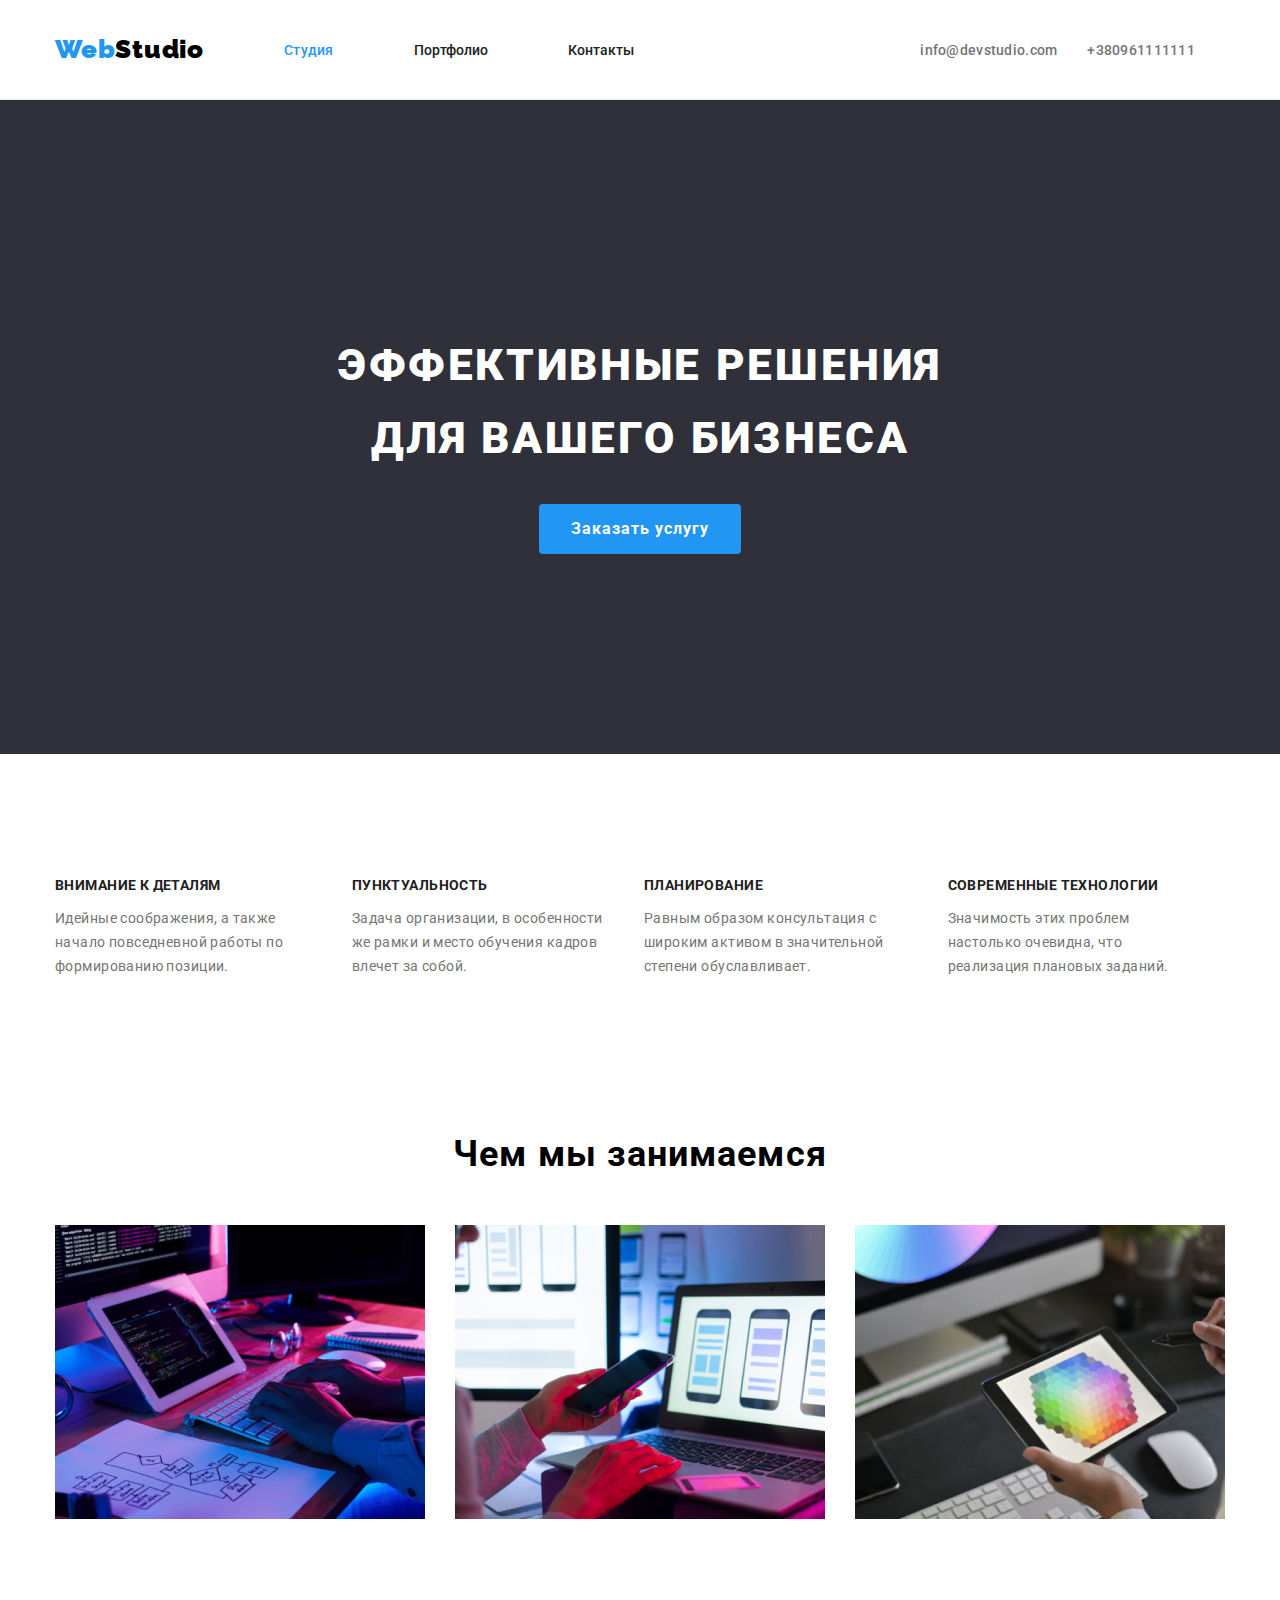
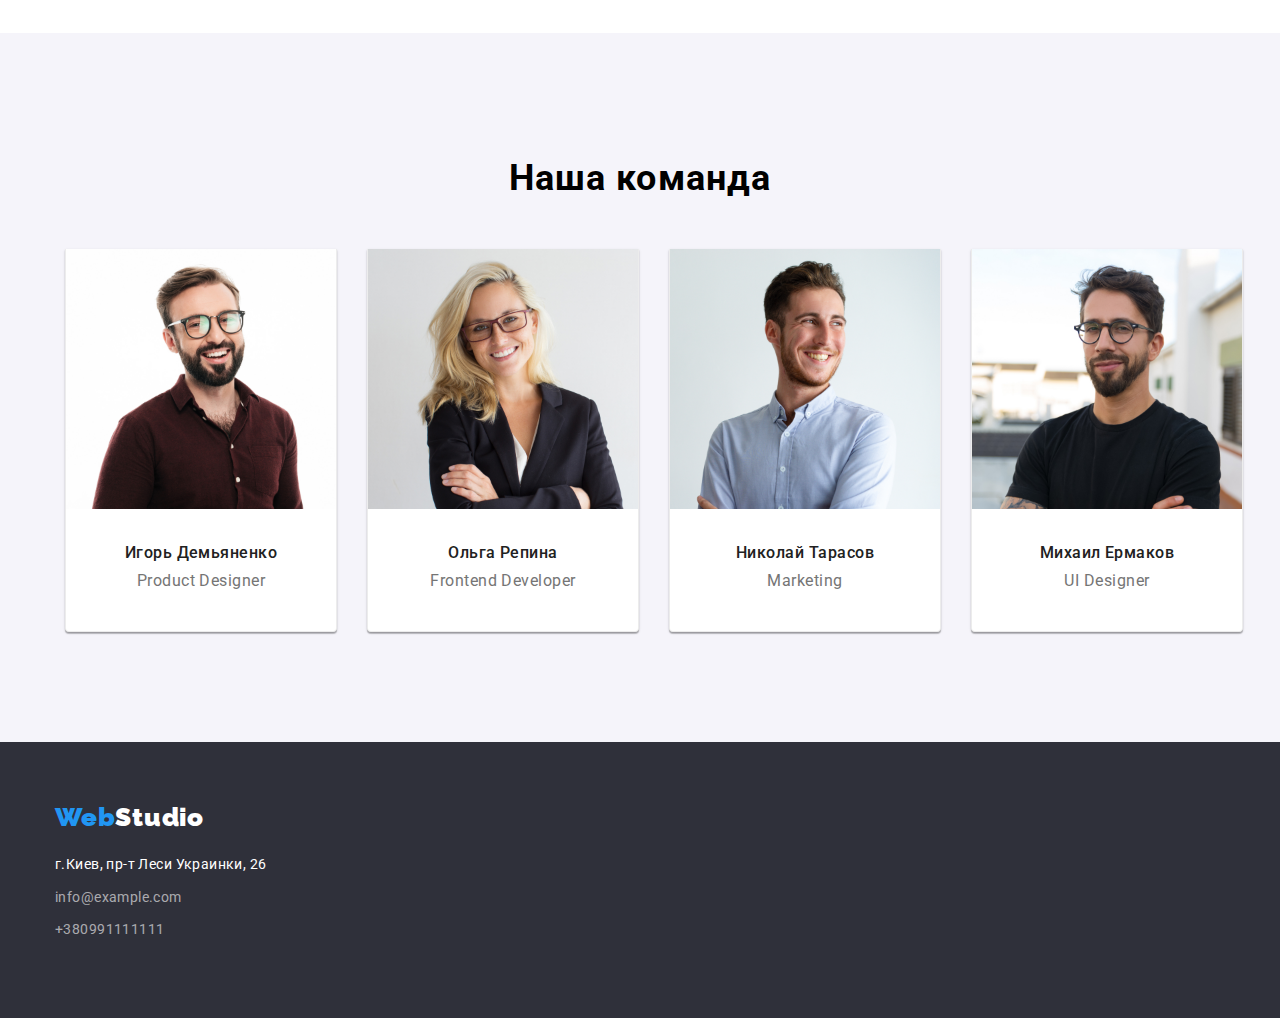
==== commit c6346211: "finish" ====
--- a/index.html
+++ b/index.html
@@ -123,11 +123,11 @@
 <footer class="footer">
     <div class="container">
     <a class="logo-footer" href="index.html"><span class="logo-blue">Web</span><span class="studio">Studio</span></a>
-    <address class="address li">
+    <address>
+        <a class="address" target="_blank" href="https://goo.gl/maps/M211C4r4D3SkxWqD8">г.Киев, пр-т Леси Украинки, 26</a>
         <ul class="footer-list">
-        <li><a class="address" target="_blank" href="https://goo.gl/maps/M211C4r4D3SkxWqD8">г.Киев, пр-т Леси Украинки, 26</a></li>
-        <li><a class="mail" href="mailto:info@example.com">info@example.com</a></li>
-        <li><a class="tele" href="tel:+380991111111">+380991111111</a></li>
+        <li class="footer-item-list"><a class="mail" href="mailto:info@example.com">info@example.com</a></li>
+        <li class="footer-item-list"><a class="tele" href="tel:+380991111111">+380991111111</a></li>
     </ul>
     </address>
     
--- a/css/style.css
+++ b/css/style.css
@@ -73,6 +73,7 @@
    align-items: center;
    list-style: none;
    padding-left: 0;
+   margin: 0;
 }
 
 /*.header-item:not(:last-child) {
@@ -163,7 +164,7 @@
    margin-left: auto;
    list-style: none;
 }
-.item {
+header.item {
    margin-right: 50px;
 }
 
@@ -207,9 +208,7 @@
 
 
 .section-advantages {
-   padding-top: 94px;
-   padding-bottom: 94px;
-   
+   padding-top: 94px; 
 }
 
 .container {
@@ -265,6 +264,7 @@
     text-align: center;
     letter-spacing: 0.03em;
     color: color: var(--title-color);
+    margin-bottom: 50px;
 }
 .what-we-do-description {
    display: flex;
@@ -350,6 +350,10 @@
 .footer-list {
       width: 230px;
       padding: 0;
+      margin-top: 9px;
+ }
+ .footer-item-list:not(:last-child) {
+   margin-bottom: 9px;
  }
 
  .studio {
@@ -364,7 +368,9 @@
    line-height: 1.7;
    letter-spacing: 0.03em;
    font-size: 14px;
-}
+   
+}
+
 
 .mail {
    font-family: Roboto;
@@ -485,6 +491,8 @@
     letter-spacing: 0.06em;
     margin-bottom: 4px;
     color: var(--title-color);
+    margin-top: 0;
+    padding-left: 0;
 }
 
 .poster-desc {
@@ -492,6 +500,10 @@
     line-height: 30px;
     letter-spacing: 0.03em;
     color: var(--text-color);
+    margin-top: 0;
+    margin-bottom: 0;
+    padding-left:0;
+
 }
 //*
    font-family: Roboto;
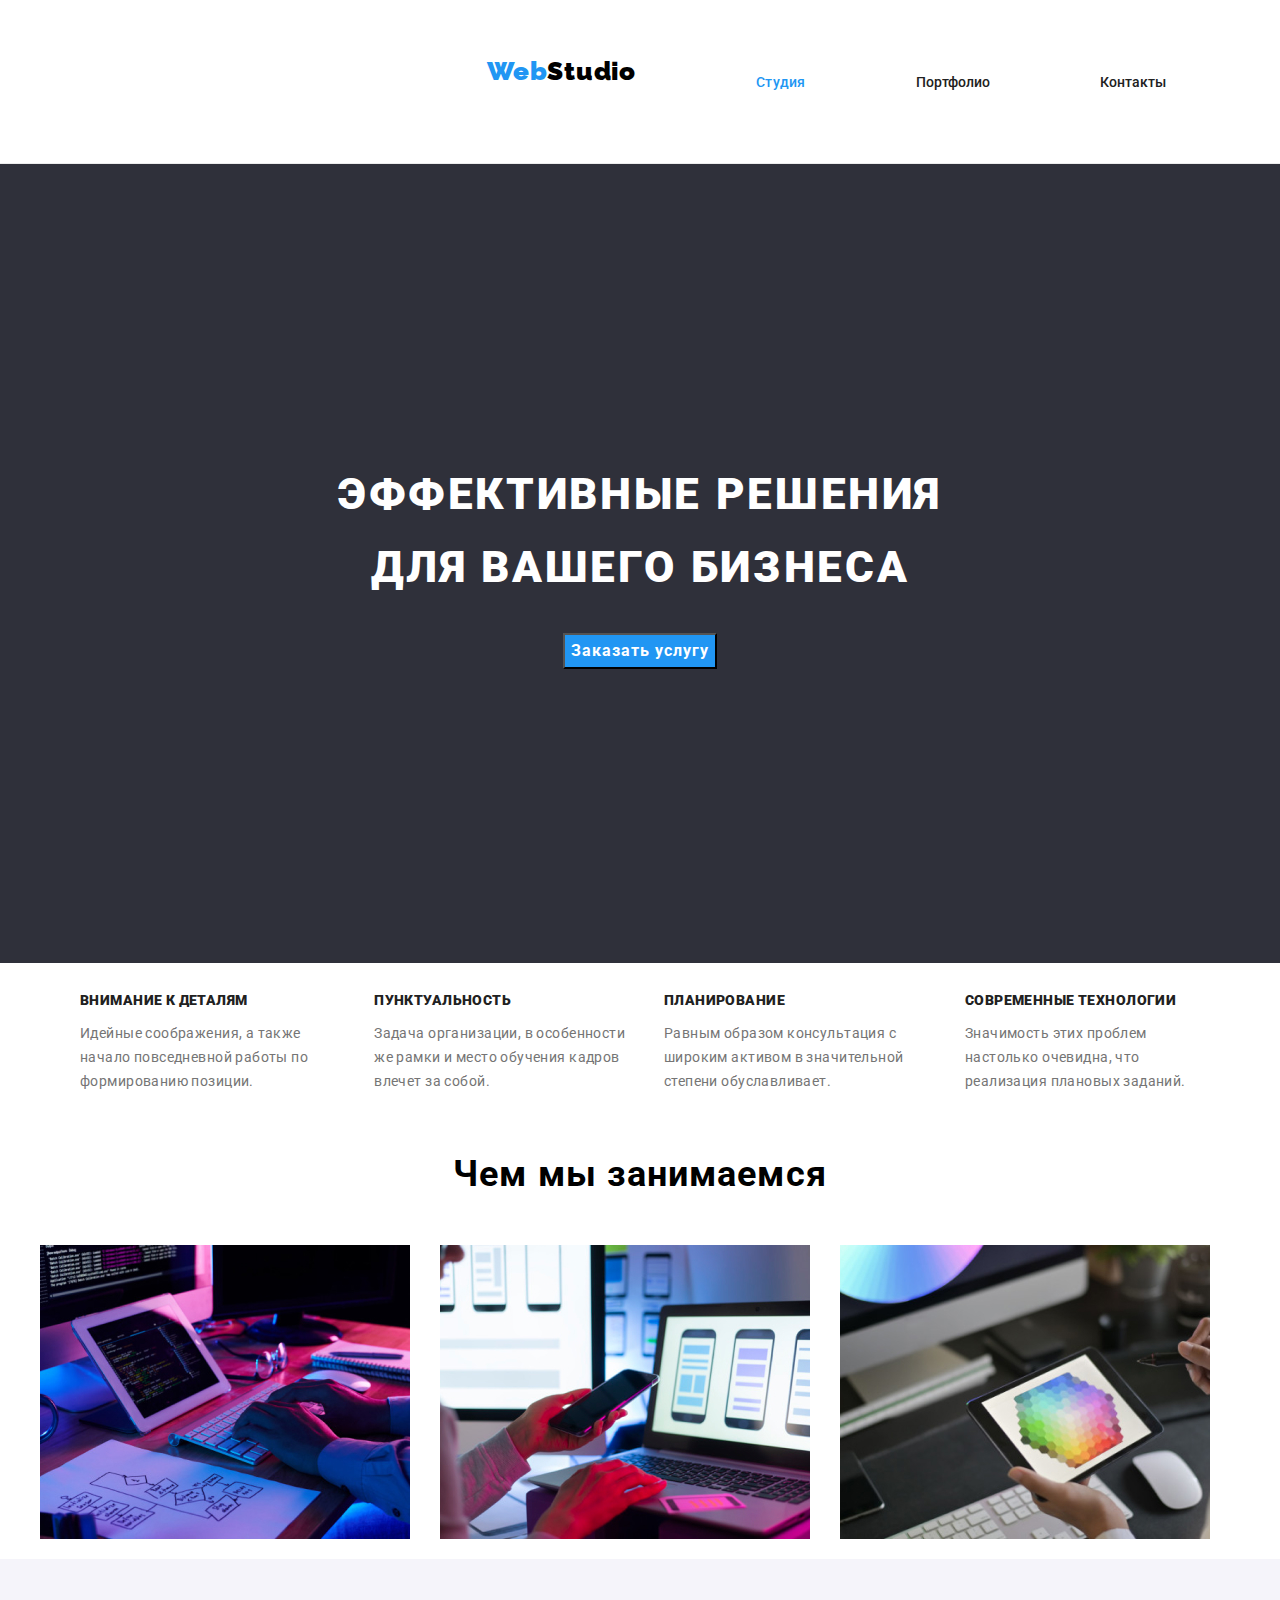
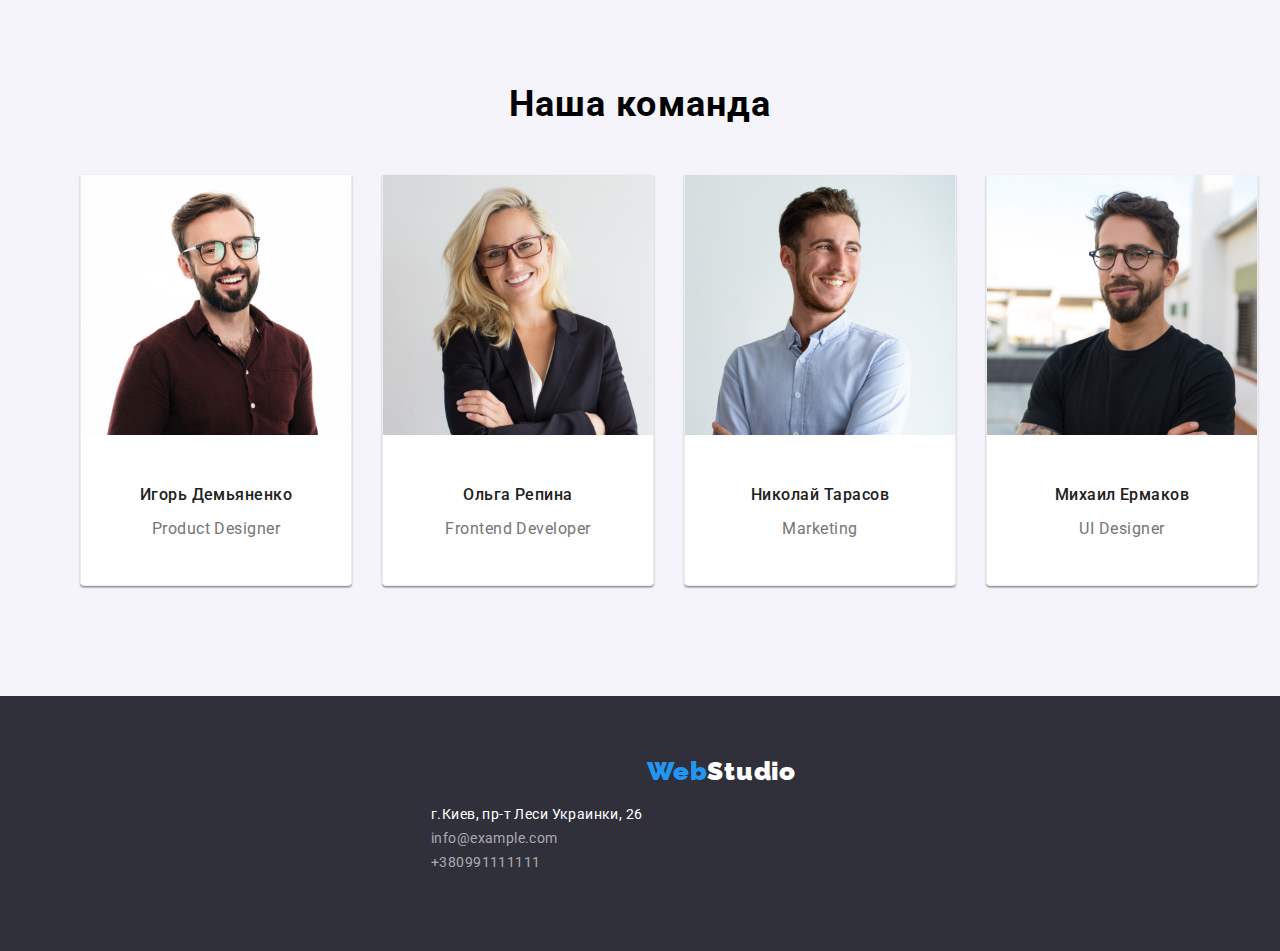
==== commit 1635fc12: "Xxx" ====
--- a/index.html
+++ b/index.html
@@ -14,14 +14,14 @@
 <body>
     <header class="header">
         <div class="container header-port">
-            <a class="logo logo-container" href="index.html"><span class="logo-blue">Web</span>Studio</a>
-            <nav class="main-nav">   
-        <ul class="list-container">
-                <li class="header-item"><a class="link link-active" href="index.html">Студия</a>
+            <nav class="main-nav">
+        <a class="logo" href="index.html"><span class="logo-blue">Web</span>Studio</a>
+            <ul class="list-container">
+                <li class="item"><a class="link link-active" href="index.html">Студия</a>
                 </li>
-                <li class="header-item"><a class="link" href="portfolio.html">Портфолио</a>
+                <li class="item"><a class="link" href="portfolio.html">Портфолио</a>
                 </li>
-                <li class="header-item"><a class="link" href="#">Контакты</a>
+                <li class="item"><a class="link" href="#">Контакты</a>
                 </li>
             </ul>
             </nav>
@@ -40,16 +40,15 @@
      <main> 
 
     <section class="hero">
-          <div class="container">
+          <div class="hero-box">
               
         <h1 class="hero-text hero-text-section">Эффективные решения<br>для вашего бизнеса</h1>
              <button type="button" class="button button-section">Заказать услугу</button>
           
           </div>
-            </section> 
-
-<section class="section-advantages">
-    <div class="container">
+            </section>  
+<section class="section">
+    <div class="container midd-section">
     <h2 class="hide-text">Наши преимущества</h2>
     <ul class="middle-list">
         <li class="item">
@@ -72,9 +71,8 @@
     </div>
 </section>
 <section class="middle-section">
-    <div class="container">
    <h2 class="section-description">Чем мы занимаемся</h2>
-   
+   <div class=what-we-do-container">
     <ul class="what-we-do-list">
         <li class="item"><img src="images/box1.jpg" alt="набор текста" width="370"></li>
         <li class="item"><img src="images/box2.jpg" alt="передача данных" width="370"></li>
@@ -121,13 +119,13 @@
 </main>
 
 <footer class="footer">
-    <div class="container">
+    <div class="footer-div">
     <a class="logo-footer" href="index.html"><span class="logo-blue">Web</span><span class="studio">Studio</span></a>
     <address>
-        <a class="address" target="_blank" href="https://goo.gl/maps/M211C4r4D3SkxWqD8">г.Киев, пр-т Леси Украинки, 26</a>
         <ul class="footer-list">
-        <li class="footer-item-list"><a class="mail" href="mailto:info@example.com">info@example.com</a></li>
-        <li class="footer-item-list"><a class="tele" href="tel:+380991111111">+380991111111</a></li>
+        <li><a class="address" target="_blank" href="https://goo.gl/maps/M211C4r4D3SkxWqD8">г.Киев, пр-т Леси Украинки, 26</a></li>
+        <li><a class="mail" href="mailto:info@example.com">info@example.com</a></li>
+        <li><a class="tele" href="tel:+380991111111">+380991111111</a></li>
     </ul>
     </address>
     
--- a/css/style.css
+++ b/css/style.css
@@ -1,13 +1,8 @@
-body {
-   font-family: Roboto, sans-serif;
-   margin: 0;
-}
-
 * {
    box-sizing: border-box;
 }
 *, *::before, *::after {
-   box-sizing: border-box;
+   box-sizing: inherit;
 }
 
   :root {
@@ -33,22 +28,16 @@
 h5,
 h6,
 p {
-   margin: o;
-}
-
-.ul,
-.ol,
-.li {
+   margin-top: 0;
+   margin-bottom: o;
+}
+body {
+   font-family: Roboto, sans-serif;
    margin: 0;
-   padding: 0;
-}
-.img {
-   display: block;
-}
-
-
+}
    
 .header {
+   box-sizing: border-box;
    border-bottom: 1px solid #ECECEC;
    padding-top: 24px;
    padding-bottom: 24px;
@@ -58,28 +47,25 @@
    align-items: center;
 }
 .container {
-   width: 1200px;
-   margin: 0 auto;
+   max-width: 1200px;
+   margin-left: auto;
+   margin-right: auto;
    padding-left: 15px;
    padding-right: 15px;
-   box-sizing: border-box;
 }
 .main-nav {
    display: flex;
-   align-items: center;
+   margin-top: 32px;
+   margin-bottom: 32px;
 }
 .list-container {
    display: flex;
-   align-items: center;
-   list-style: none;
-   padding-left: 0;
-   margin: 0;
-}
-
-/*.header-item:not(:last-child) {
-   margin-right: 50px;
-}*  Потому что слишком большие отступы, не смотря на то что 
-в CSS для всех ul, ol , li padding  and margin 0*/
+   padding-right: 20px;
+}
+
+
+
+
 
 .logo-blue {
 font-family: Raleway;
@@ -89,6 +75,7 @@
 letter-spacing: 0.03em;
 line-height: 1.2;
 list-style: none;
+margin-left: 214px;
 }
 
 .logo, .logo-footer {
@@ -97,17 +84,13 @@
 font-weight: 900;
 font-size: 26px;
 letter-spacing: 0.03em;
-line-height: 1.2em;
-text-decoration: none;
-}
-.logo-container {
-margin 0;
+line-height: 1.2;
+margin-left: 218px;
 }
 .logo-footer {
-   margin-bottom: 20px;
-   display: block;
-text-decoration: none;
-}
+   padding-top: 60px;
+}
+
 /*стили для сылок*/
 
 * li, a  {
@@ -116,7 +99,7 @@
 }
 .list {
    display: flex;
- }
+   }
 
 
 .link {
@@ -128,7 +111,6 @@
    letter-spacing: 0,02em;
    color: #212121;
    padding-left: 80px;
-   text-decoration: none;
 }
 .link-active {
    font-family: Roboto;
@@ -152,30 +134,39 @@
    font-weight: 500;
    font-size: 14px;
    list-style: none;
-   text-decoration: none;
-   
-}
+   
+}
+
+
 .link-grey:hover {
    color: #2196F3;
-   }
+   
+}
 
 .contacts {
    display: flex;
    margin-left: auto;
-   list-style: none;
-}
-header.item {
-   margin-right: 50px;
-}
+   margin-top: 32px;
+   margin-bottom: 32px;
+}
+
 
 
 /*main section webstudio*/
 
 .hero {
    background: var(--primary-background);
-    text-align: center;
-    padding-top: 200px;
-    padding-bottom: 200px;
+   text-align: center;
+   padding-top: 94px;
+   padding-bottom: 94px;
+   display: block;
+}
+.hero-box {
+   max-width: 1200px;
+   margin-left: auto;
+   margin-right: auto;
+   padding-left: 15px;
+   padding-right: 15px;
 }
  .hero-text {
    font-weight: 900;
@@ -186,7 +177,9 @@
    text-transform: uppercase;
    color: var(--main-title-color);
 }
-
+.hero-text-section {
+   margin-top: 200px;
+}
  .button {
    background: var(--background-button);
    cursor: pointer;
@@ -195,22 +188,29 @@
    font-size: 16px;
    line-height: 1.87;
    text-align: center;
-   padding: 10px 32px;
-   border-radius: 4px;
-   border: 0;
    letter-spacing: 0.06em;
    color: var(--color-button);
  }
-
- button, button:active, button:focus {
+.button-section {
+   margin-bottom: 200px;
+}
+ 
+
+
+button, button:active, button:focus {
    outline: none;
 }
 
-
-.section-advantages {
-   padding-top: 94px; 
-}
-
+//*middle section*//
+
+.section {
+   padding-top: 94px;
+   padding-bottom: 94px;
+}
+.midd-section {
+   display: flex;
+   justify-content: center;
+}
 .container {
    max-width: 1200px;
    margin-left: auto;
@@ -218,17 +218,11 @@
    padding-left: 15px;
    padding-right: 15px;
 }
-.middle-section {
-   padding-top: 94px;
-   padding-bottom: 94px;
-}
 .hide-text {
    display: none;
 }
 .middle-list {
    display: flex;
-   list-style: none;
-   padding: 0;
 }
 .midle-list.item:not(:last-child) {
    margin-right: 30px;
@@ -240,7 +234,7 @@
    color: #212121;
    line-height: 1.1;
    letter-spacing: 0.03em;
-   font-weight: 700;
+   font-weight: 900;
    font-size: 14px;
    text-transform: uppercase;
 }
@@ -254,7 +248,8 @@
 }
 //*What we do section*//
 
-.middle-section {
+.section {
+   padding-top: 94px;
    padding-bottom: 94px;
 }
 .section-description {
@@ -276,14 +271,10 @@
     margin-right: auto;
     padding-left: 15px;
     padding-right: 15px;
-    box-sizing: border-box;
 }
 .what-we-do-list {
    display: flex;
    align-items: center;
-   list-style: none;
-   margin-right: -30px;
-   padding: 0;
 }
 
 /*our team*/
@@ -303,11 +294,9 @@
    border-right: 1px solid #ececec;
    border-bottom: 1px solid #ececec;
 }
-
 .our-team-item:not(:last-child) {
    margin-right: 30px;
-} 
-
+}
 .team-content-list {
    background: #ffffff;
     border-radius: 0px 0px 4px 4px;
@@ -315,8 +304,6 @@
 }
 .last-list {
    display: flex; 
-   list-style: none;
-   margin-left: -30px;
 }
 .worker-name {
   color: #212121;
@@ -325,9 +312,6 @@
    letter-spacing: 0.03em;
    font-weight: 500;
    font-size: 16px;
-   margin-top: 0;
-   margin-bottom: 10px;
- 
 }
 .grey-prof {
    font-size: 16px;
@@ -335,27 +319,28 @@
    text-align: center;
    letter-spacing: 0.03em;
    color: #757575;
-   margin-top: 0;
-   margin-bottom: 10px;
-   
 }
 
 /*footer*/
 
 .footer {
  background: #2F303a;
- padding-top: 60px;
- padding-bottom: 60px;
-}  
-.footer-list {
+}
+.footer-div {
+   padding-top: 60px;
+    padding-bottom: 60px;
+    padding-left: 215px;
+}
+
+   
+   .footer-list {
       width: 230px;
-      padding: 0;
-      margin-top: 9px;
+      padding-left: 216px;
  }
- .footer-item-list:not(:last-child) {
-   margin-bottom: 9px;
- }
-
+
+.logo-footer {
+   padding-top: 60px;
+}
  .studio {
     padding-top: 60px;
    color: #fff;
@@ -368,10 +353,7 @@
    line-height: 1.7;
    letter-spacing: 0.03em;
    font-size: 14px;
-   
-}
-
-
+}
 .mail {
    font-family: Roboto;
    font-style: normal;
@@ -408,6 +390,7 @@
    display: flex;
     justify-content: center;
     margin-bottom: 34px;
+  
 }
    
 .padding-item:not(:last-child) {
@@ -415,16 +398,13 @@
 }
    
 .btn-port {
-   font-family: Roboto;
-   font-style: normal;
+   font-family: inherit;
    background: var(--background-portfolio-button);
    cursor: pointer;
    font-weight: 500;
    font-size: 16px;
    line-height: 1.62;
    letter-spacing: 0.03em;
-   border-radius: 4x;
-   padding: 6px 22px;
    border: 0;
    margin-right: 8px;
    color: var(--title-color);
@@ -447,17 +427,11 @@
    line-height: 1.6;
    letter-spacing: 0.03em;
    border-radius: 4px;
-   padding: 6px 22px;
    border-collapse: collapse;
    cursor: pointer;
 }
 
 //*flex-list cardset container*//
-
-.poster-section {
-   padding-top: 94px;
-   padding-bottom: 94px;
-}
 
 .flex-list {
    padding: 0;
@@ -465,7 +439,8 @@
    display: flex;
    flex-wrap: wrap;
    margin-left: -30px;
-   margin-top: -30px;    
+   margin-top: -30px;
+    
 }
 .flex-list > .flex-item {
    flex basis: calc((100%-90px) / 3);
@@ -480,32 +455,18 @@
 
 
 .img-text {
-   padding: 20px 24px;
    border: 1px solid #EEE;
-   border-top: 0;
+   padding-top: 0;
 }
 .poster-name {
+   font-family: Roboto;
    font-weight: bold;
-    font-size: 18px;
-    line-height: 2;
-    letter-spacing: 0.06em;
-    margin-bottom: 4px;
-    color: var(--title-color);
-    margin-top: 0;
-    padding-left: 0;
-}
-
+   font-size: 18px;
+   line-height: 2;
+   letter-spacing: 0.06em;
+   color: #212121;
+}
 .poster-desc {
-   font-size: 16px;
-    line-height: 30px;
-    letter-spacing: 0.03em;
-    color: var(--text-color);
-    margin-top: 0;
-    margin-bottom: 0;
-    padding-left:0;
-
-}
-//*
    font-family: Roboto;
    font-weight: normal;
    font-size: 16px;
@@ -513,4 +474,3 @@
    letter-spacing: 0.03em;
    color: #757575;
 }
-*//
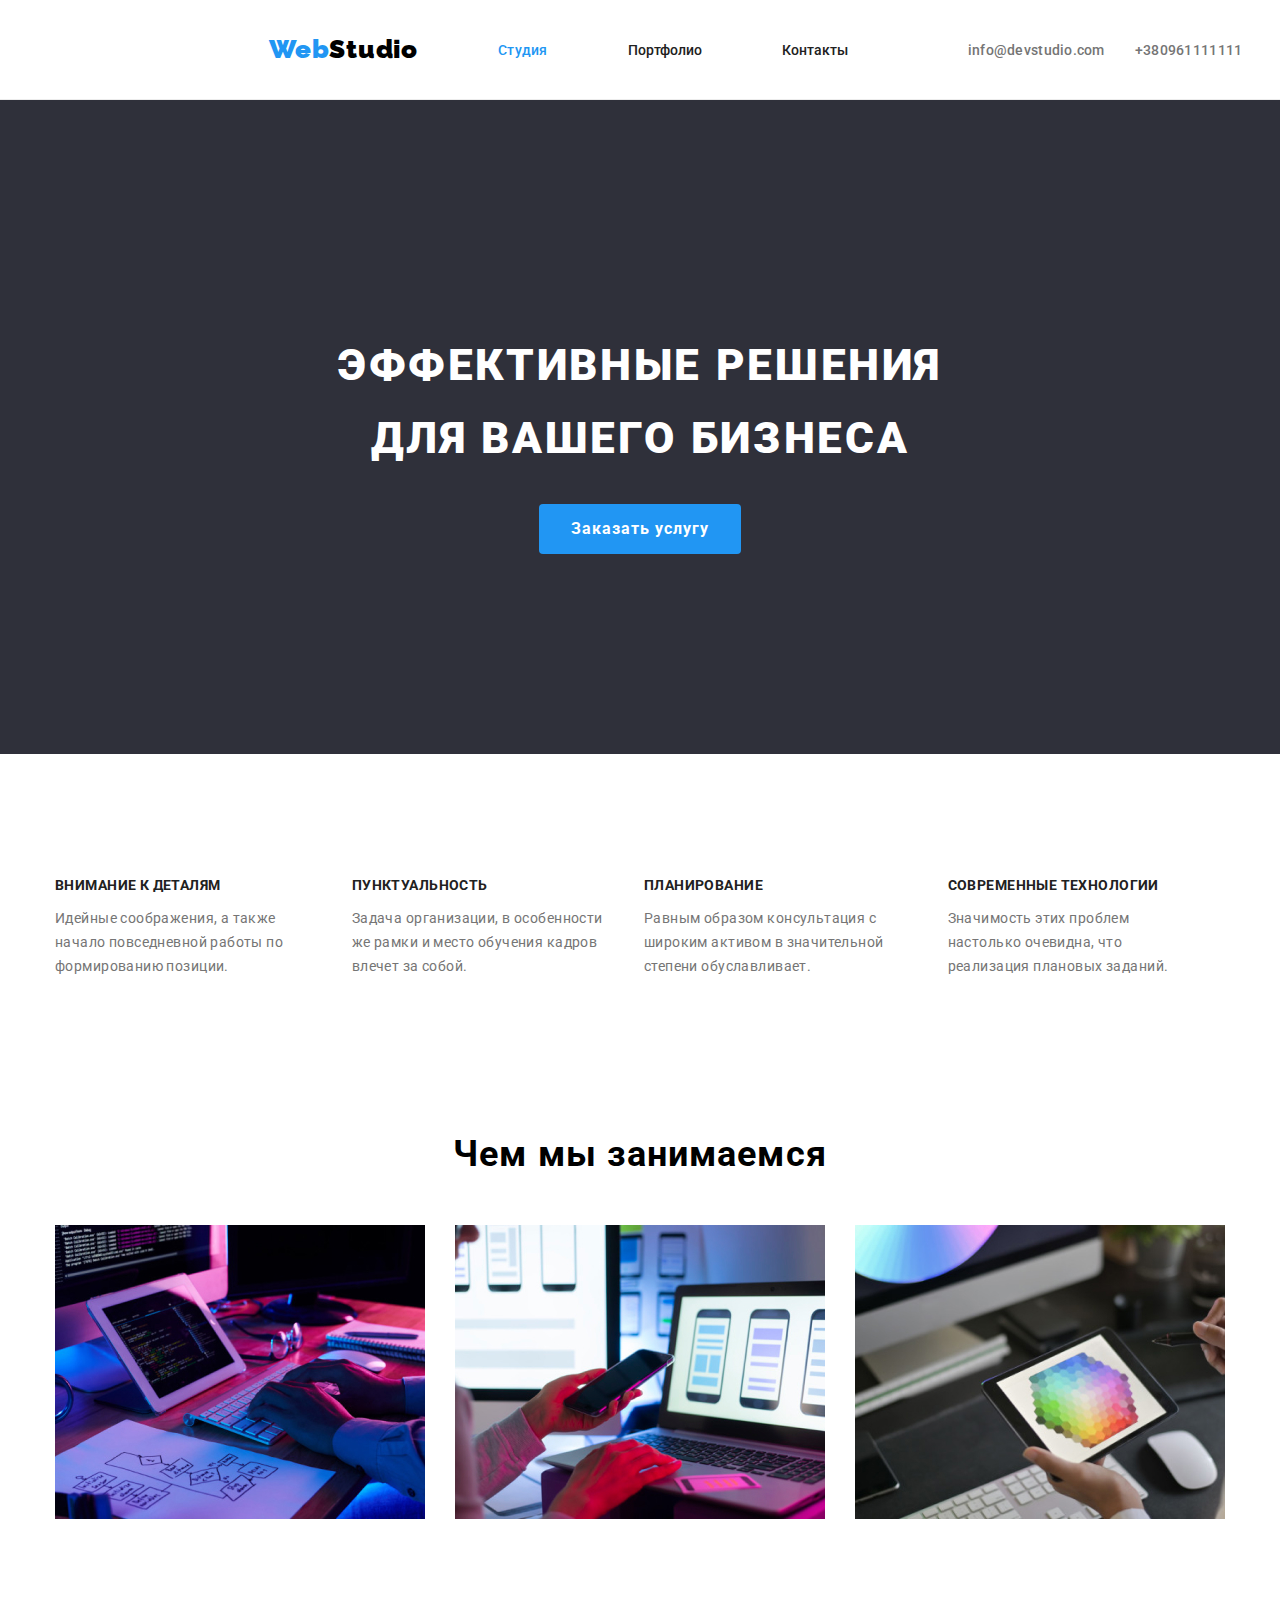
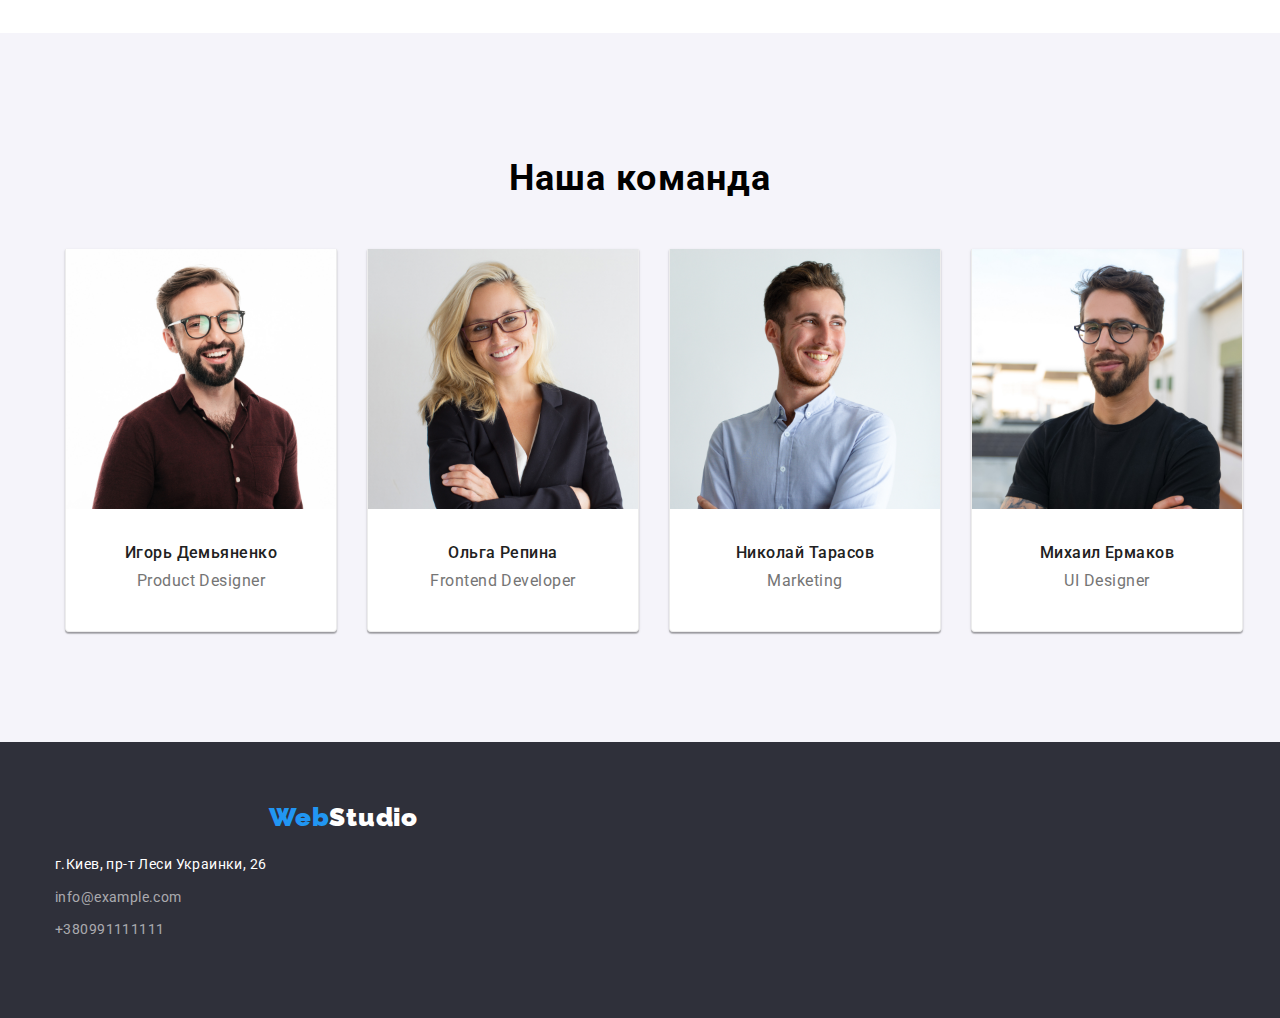
==== commit 93b7faff: "Merge branch 'main' of https://github.com/dmitruz/goit-markup-hw-03 into main" ====
--- a/index.html
+++ b/index.html
@@ -14,14 +14,14 @@
 <body>
     <header class="header">
         <div class="container header-port">
-            <nav class="main-nav">
-        <a class="logo" href="index.html"><span class="logo-blue">Web</span>Studio</a>
-            <ul class="list-container">
-                <li class="item"><a class="link link-active" href="index.html">Студия</a>
+            <a class="logo logo-container" href="index.html"><span class="logo-blue">Web</span>Studio</a>
+            <nav class="main-nav">   
+        <ul class="list-container">
+                <li class="header-item"><a class="link link-active" href="index.html">Студия</a>
                 </li>
-                <li class="item"><a class="link" href="portfolio.html">Портфолио</a>
+                <li class="header-item"><a class="link" href="portfolio.html">Портфолио</a>
                 </li>
-                <li class="item"><a class="link" href="#">Контакты</a>
+                <li class="header-item"><a class="link" href="#">Контакты</a>
                 </li>
             </ul>
             </nav>
@@ -40,15 +40,16 @@
      <main> 
 
     <section class="hero">
-          <div class="hero-box">
+          <div class="container">
               
         <h1 class="hero-text hero-text-section">Эффективные решения<br>для вашего бизнеса</h1>
              <button type="button" class="button button-section">Заказать услугу</button>
           
           </div>
-            </section>  
-<section class="section">
-    <div class="container midd-section">
+            </section> 
+
+<section class="section-advantages">
+    <div class="container">
     <h2 class="hide-text">Наши преимущества</h2>
     <ul class="middle-list">
         <li class="item">
@@ -71,8 +72,9 @@
     </div>
 </section>
 <section class="middle-section">
+    <div class="container">
    <h2 class="section-description">Чем мы занимаемся</h2>
-   <div class=what-we-do-container">
+   
     <ul class="what-we-do-list">
         <li class="item"><img src="images/box1.jpg" alt="набор текста" width="370"></li>
         <li class="item"><img src="images/box2.jpg" alt="передача данных" width="370"></li>
@@ -119,13 +121,13 @@
 </main>
 
 <footer class="footer">
-    <div class="footer-div">
+    <div class="container">
     <a class="logo-footer" href="index.html"><span class="logo-blue">Web</span><span class="studio">Studio</span></a>
     <address>
+        <a class="address" target="_blank" href="https://goo.gl/maps/M211C4r4D3SkxWqD8">г.Киев, пр-т Леси Украинки, 26</a>
         <ul class="footer-list">
-        <li><a class="address" target="_blank" href="https://goo.gl/maps/M211C4r4D3SkxWqD8">г.Киев, пр-т Леси Украинки, 26</a></li>
-        <li><a class="mail" href="mailto:info@example.com">info@example.com</a></li>
-        <li><a class="tele" href="tel:+380991111111">+380991111111</a></li>
+        <li class="footer-item-list"><a class="mail" href="mailto:info@example.com">info@example.com</a></li>
+        <li class="footer-item-list"><a class="tele" href="tel:+380991111111">+380991111111</a></li>
     </ul>
     </address>
     
--- a/css/style.css
+++ b/css/style.css
@@ -1,8 +1,13 @@
+body {
+   font-family: Roboto, sans-serif;
+   margin: 0;
+}
+
 * {
    box-sizing: border-box;
 }
 *, *::before, *::after {
-   box-sizing: inherit;
+   box-sizing: border-box;
 }
 
   :root {
@@ -28,16 +33,22 @@
 h5,
 h6,
 p {
-   margin-top: 0;
-   margin-bottom: o;
-}
-body {
-   font-family: Roboto, sans-serif;
+   margin: o;
+}
+
+.ul,
+.ol,
+.li {
    margin: 0;
-}
+   padding: 0;
+}
+.img {
+   display: block;
+}
+
+
    
 .header {
-   box-sizing: border-box;
    border-bottom: 1px solid #ECECEC;
    padding-top: 24px;
    padding-bottom: 24px;
@@ -47,25 +58,28 @@
    align-items: center;
 }
 .container {
-   max-width: 1200px;
-   margin-left: auto;
-   margin-right: auto;
+   width: 1200px;
+   margin: 0 auto;
    padding-left: 15px;
    padding-right: 15px;
+   box-sizing: border-box;
 }
 .main-nav {
    display: flex;
-   margin-top: 32px;
-   margin-bottom: 32px;
+   align-items: center;
 }
 .list-container {
    display: flex;
-   padding-right: 20px;
-}
-
-
-
-
+   align-items: center;
+   list-style: none;
+   padding-left: 0;
+   margin: 0;
+}
+
+/*.header-item:not(:last-child) {
+   margin-right: 50px;
+}*  Потому что слишком большие отступы, не смотря на то что 
+в CSS для всех ul, ol , li padding  and margin 0*/
 
 .logo-blue {
 font-family: Raleway;
@@ -84,13 +98,17 @@
 font-weight: 900;
 font-size: 26px;
 letter-spacing: 0.03em;
-line-height: 1.2;
-margin-left: 218px;
+line-height: 1.2em;
+text-decoration: none;
+}
+.logo-container {
+margin 0;
 }
 .logo-footer {
-   padding-top: 60px;
-}
-
+   margin-bottom: 20px;
+   display: block;
+text-decoration: none;
+}
 /*стили для сылок*/
 
 * li, a  {
@@ -99,7 +117,7 @@
 }
 .list {
    display: flex;
-   }
+ }
 
 
 .link {
@@ -111,6 +129,7 @@
    letter-spacing: 0,02em;
    color: #212121;
    padding-left: 80px;
+   text-decoration: none;
 }
 .link-active {
    font-family: Roboto;
@@ -134,39 +153,30 @@
    font-weight: 500;
    font-size: 14px;
    list-style: none;
-   
-}
-
-
+   text-decoration: none;
+   
+}
 .link-grey:hover {
    color: #2196F3;
-   
-}
+   }
 
 .contacts {
    display: flex;
    margin-left: auto;
-   margin-top: 32px;
-   margin-bottom: 32px;
-}
-
+   list-style: none;
+}
+header.item {
+   margin-right: 50px;
+}
 
 
 /*main section webstudio*/
 
 .hero {
    background: var(--primary-background);
-   text-align: center;
-   padding-top: 94px;
-   padding-bottom: 94px;
-   display: block;
-}
-.hero-box {
-   max-width: 1200px;
-   margin-left: auto;
-   margin-right: auto;
-   padding-left: 15px;
-   padding-right: 15px;
+    text-align: center;
+    padding-top: 200px;
+    padding-bottom: 200px;
 }
  .hero-text {
    font-weight: 900;
@@ -177,9 +187,7 @@
    text-transform: uppercase;
    color: var(--main-title-color);
 }
-.hero-text-section {
-   margin-top: 200px;
-}
+
  .button {
    background: var(--background-button);
    cursor: pointer;
@@ -188,29 +196,22 @@
    font-size: 16px;
    line-height: 1.87;
    text-align: center;
+   padding: 10px 32px;
+   border-radius: 4px;
+   border: 0;
    letter-spacing: 0.06em;
    color: var(--color-button);
  }
-.button-section {
-   margin-bottom: 200px;
-}
- 
-
-
-button, button:active, button:focus {
+
+ button, button:active, button:focus {
    outline: none;
 }
 
-//*middle section*//
-
-.section {
-   padding-top: 94px;
-   padding-bottom: 94px;
-}
-.midd-section {
-   display: flex;
-   justify-content: center;
-}
+
+.section-advantages {
+   padding-top: 94px; 
+}
+
 .container {
    max-width: 1200px;
    margin-left: auto;
@@ -218,11 +219,17 @@
    padding-left: 15px;
    padding-right: 15px;
 }
+.middle-section {
+   padding-top: 94px;
+   padding-bottom: 94px;
+}
 .hide-text {
    display: none;
 }
 .middle-list {
    display: flex;
+   list-style: none;
+   padding: 0;
 }
 .midle-list.item:not(:last-child) {
    margin-right: 30px;
@@ -234,7 +241,7 @@
    color: #212121;
    line-height: 1.1;
    letter-spacing: 0.03em;
-   font-weight: 900;
+   font-weight: 700;
    font-size: 14px;
    text-transform: uppercase;
 }
@@ -248,8 +255,7 @@
 }
 //*What we do section*//
 
-.section {
-   padding-top: 94px;
+.middle-section {
    padding-bottom: 94px;
 }
 .section-description {
@@ -271,10 +277,14 @@
     margin-right: auto;
     padding-left: 15px;
     padding-right: 15px;
+    box-sizing: border-box;
 }
 .what-we-do-list {
    display: flex;
    align-items: center;
+   list-style: none;
+   margin-right: -30px;
+   padding: 0;
 }
 
 /*our team*/
@@ -294,9 +304,11 @@
    border-right: 1px solid #ececec;
    border-bottom: 1px solid #ececec;
 }
+
 .our-team-item:not(:last-child) {
    margin-right: 30px;
-}
+} 
+
 .team-content-list {
    background: #ffffff;
     border-radius: 0px 0px 4px 4px;
@@ -304,6 +316,8 @@
 }
 .last-list {
    display: flex; 
+   list-style: none;
+   margin-left: -30px;
 }
 .worker-name {
   color: #212121;
@@ -312,6 +326,9 @@
    letter-spacing: 0.03em;
    font-weight: 500;
    font-size: 16px;
+   margin-top: 0;
+   margin-bottom: 10px;
+ 
 }
 .grey-prof {
    font-size: 16px;
@@ -319,28 +336,27 @@
    text-align: center;
    letter-spacing: 0.03em;
    color: #757575;
+   margin-top: 0;
+   margin-bottom: 10px;
+   
 }
 
 /*footer*/
 
 .footer {
  background: #2F303a;
-}
-.footer-div {
-   padding-top: 60px;
-    padding-bottom: 60px;
-    padding-left: 215px;
-}
-
-   
-   .footer-list {
+ padding-top: 60px;
+ padding-bottom: 60px;
+}  
+.footer-list {
       width: 230px;
-      padding-left: 216px;
+      padding: 0;
+      margin-top: 9px;
  }
-
-.logo-footer {
-   padding-top: 60px;
-}
+ .footer-item-list:not(:last-child) {
+   margin-bottom: 9px;
+ }
+
  .studio {
     padding-top: 60px;
    color: #fff;
@@ -353,7 +369,10 @@
    line-height: 1.7;
    letter-spacing: 0.03em;
    font-size: 14px;
-}
+   
+}
+
+
 .mail {
    font-family: Roboto;
    font-style: normal;
@@ -390,7 +409,6 @@
    display: flex;
     justify-content: center;
     margin-bottom: 34px;
-  
 }
    
 .padding-item:not(:last-child) {
@@ -398,13 +416,16 @@
 }
    
 .btn-port {
-   font-family: inherit;
+   font-family: Roboto;
+   font-style: normal;
    background: var(--background-portfolio-button);
    cursor: pointer;
    font-weight: 500;
    font-size: 16px;
    line-height: 1.62;
    letter-spacing: 0.03em;
+   border-radius: 4x;
+   padding: 6px 22px;
    border: 0;
    margin-right: 8px;
    color: var(--title-color);
@@ -427,11 +448,17 @@
    line-height: 1.6;
    letter-spacing: 0.03em;
    border-radius: 4px;
+   padding: 6px 22px;
    border-collapse: collapse;
    cursor: pointer;
 }
 
 //*flex-list cardset container*//
+
+.poster-section {
+   padding-top: 94px;
+   padding-bottom: 94px;
+}
 
 .flex-list {
    padding: 0;
@@ -439,8 +466,7 @@
    display: flex;
    flex-wrap: wrap;
    margin-left: -30px;
-   margin-top: -30px;
-    
+   margin-top: -30px;    
 }
 .flex-list > .flex-item {
    flex basis: calc((100%-90px) / 3);
@@ -455,18 +481,32 @@
 
 
 .img-text {
+   padding: 20px 24px;
    border: 1px solid #EEE;
-   padding-top: 0;
+   border-top: 0;
 }
 .poster-name {
-   font-family: Roboto;
    font-weight: bold;
-   font-size: 18px;
-   line-height: 2;
-   letter-spacing: 0.06em;
-   color: #212121;
-}
+    font-size: 18px;
+    line-height: 2;
+    letter-spacing: 0.06em;
+    margin-bottom: 4px;
+    color: var(--title-color);
+    margin-top: 0;
+    padding-left: 0;
+}
+
 .poster-desc {
+   font-size: 16px;
+    line-height: 30px;
+    letter-spacing: 0.03em;
+    color: var(--text-color);
+    margin-top: 0;
+    margin-bottom: 0;
+    padding-left:0;
+
+}
+//*
    font-family: Roboto;
    font-weight: normal;
    font-size: 16px;
@@ -474,3 +514,4 @@
    letter-spacing: 0.03em;
    color: #757575;
 }
+*//
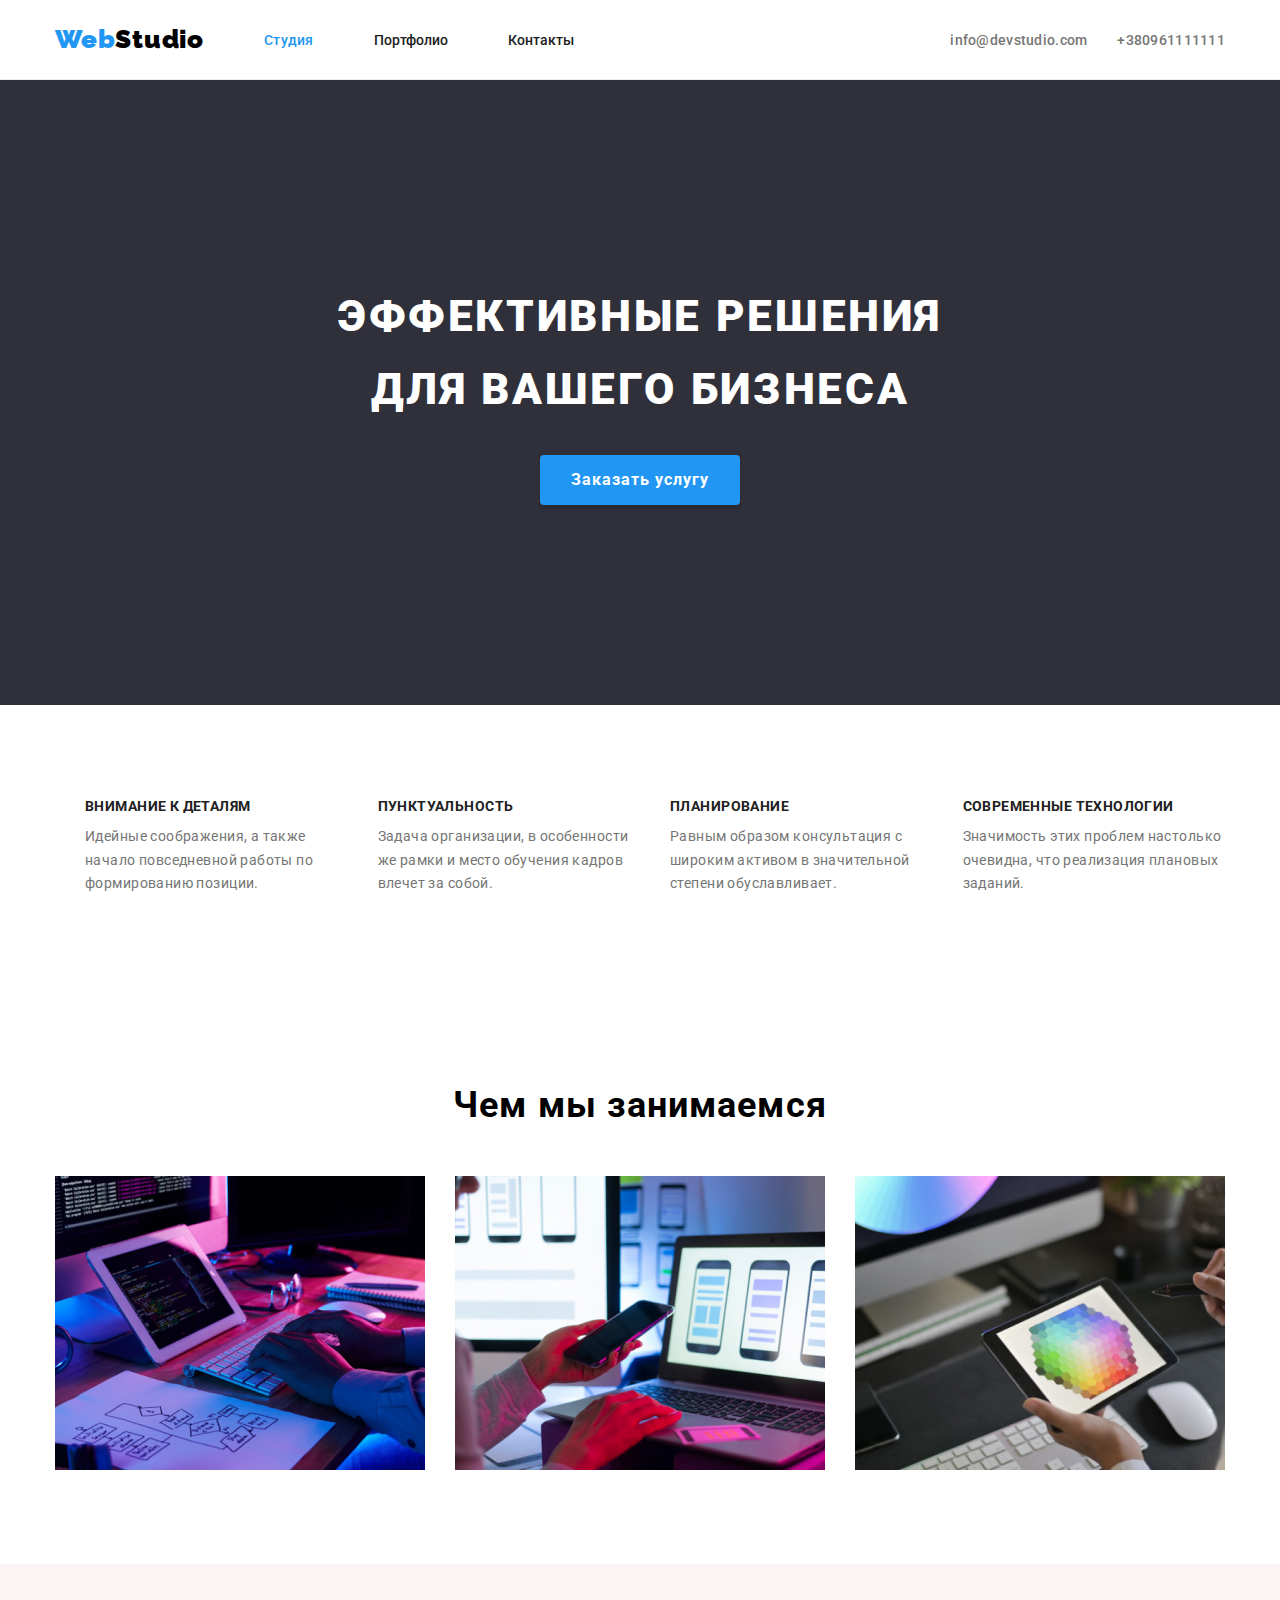
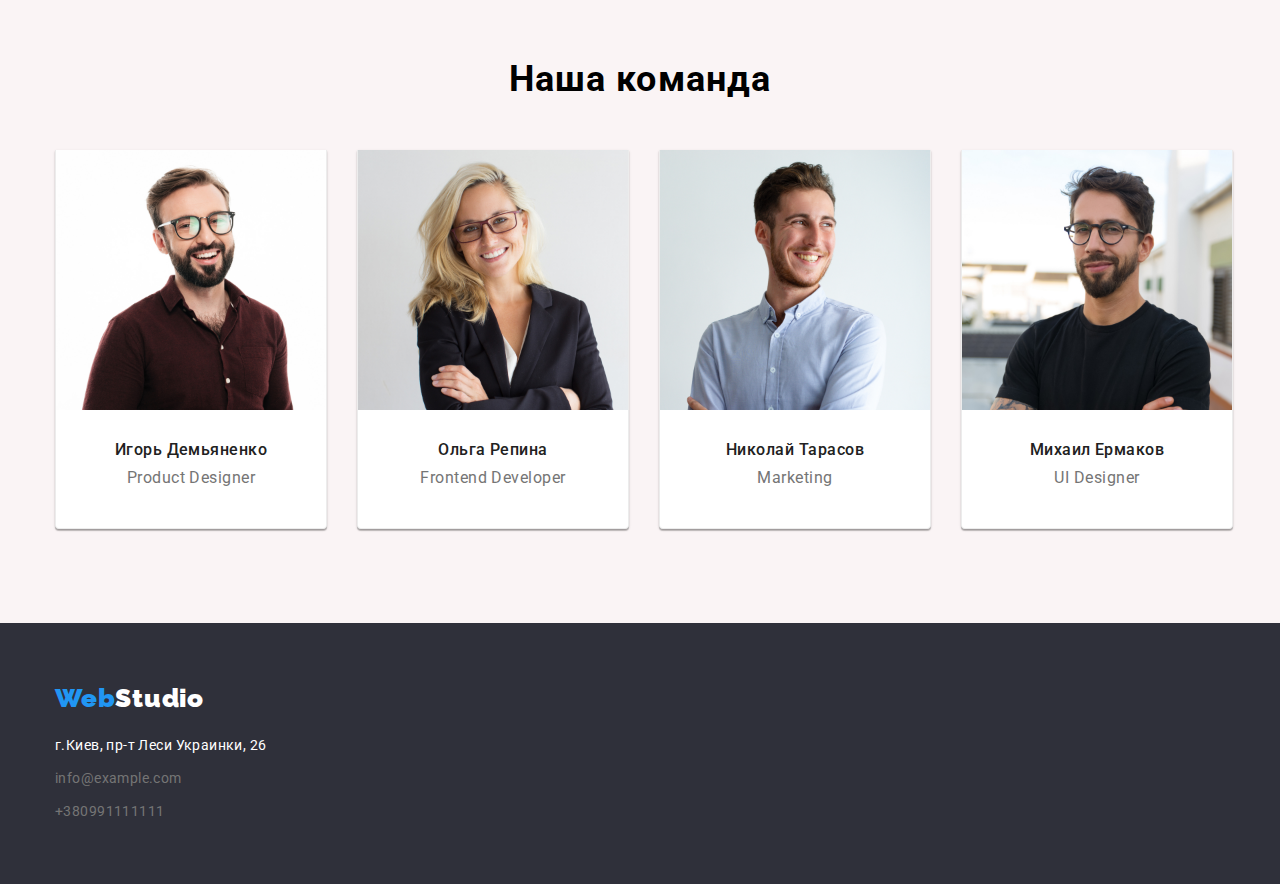
==== commit 8387e6a3: "finito" ====
--- a/index.html
+++ b/index.html
@@ -5,7 +5,13 @@
     <meta http-equiv="X-UA-Compatible" content="IE=edge">
     <meta name="viewport" content="width=device-width, initial-scale=1.0">
     <title>Webstudio</title>
-    <link rel="stylesheet" href=https://cdnjs.com/libraries/modern-normalize> 
+    <link
+    rel="stylesheet"
+    href="https://cdnjs.cloudflare.com/ajax/libs/modern-normalize/1.1.0/modern-normalize.min.css"
+    integrity="sha512-wpPYUAdjBVSE4KJnH1VR1HeZfpl1ub8YT/NKx4PuQ5NmX2tKuGu6U/JRp5y+Y8XG2tV+wKQpNHVUX03MfMFn9Q=="
+    crossorigin="anonymous"
+    referrerpolicy="no-referrer"
+  />
     <link rel="preconnect" href="https://fonts.gstatic.com">
     <link href="https://fonts.googleapis.com/css2?family=Raleway:wght@700&family=Roboto:wght@400;500;700;900&display=swap" rel="stylesheet">
     <link rel= "stylesheet" href="css/style.css"/>
@@ -14,9 +20,10 @@
 <body>
     <header class="header">
         <div class="container header-port">
+            <nav class="main-nav"> 
             <a class="logo logo-container" href="index.html"><span class="logo-blue">Web</span>Studio</a>
-            <nav class="main-nav">   
-        <ul class="list-container">
+           
+        <ul class="list-row">
                 <li class="header-item"><a class="link link-active" href="index.html">Студия</a>
                 </li>
                 <li class="header-item"><a class="link" href="portfolio.html">Портфолио</a>
@@ -56,7 +63,7 @@
             <h3 class="text-list">Внимание к деталям</h3>
             <p class="grey-text">Идейные соображения, а также начало повседневной работы по формированию позиции.</p>
         </li>
-        <li class="item section-item">
+        <li class="item">
             <h3 class="text-list">Пунктуальность</h3>
             <p class="grey-text">Задача организации, в особенности же рамки и место обучения кадров влечет за собой.</p>
         </li>
@@ -87,28 +94,28 @@
     <div class="container">
    <h2 class="section-description">Наша команда</h2>
    <ul class="last-list">
-    <li class="our-team-item team-content-list">
+    <li class="our-team-item">
     <img src="images/img1.jpg" alt="Игорь Демяненко" width="270">
     <div class="our-team-box">
         <h3 class="worker-name">Игорь Демьяненко</h3>
         <p class="grey-prof">Product Designer</p>
         </div>
     </li>
-     <li class="our-team-item team-content-list">
+     <li class="our-team-item">
      <img src="images/img2.jpg" alt="Ольга Репина" width="270">
      <div class="our-team-box">
         <h3 class="worker-name">Ольга Репина</h3>
         <p class="grey-prof">Frontend Developer</p>
         </div>
     </li>
-    <li class="our-team-item team-content-list">
+    <li class="our-team-item">
     <img src="images/img3.jpg" alt="Николай Тарасов" width="270">
     <div class="our-team-box"> 
         <h3 class="worker-name">Николай Тарасов</h3>
         <p class="grey-prof">Marketing</p>
         </div>
     </li>
-    <li class="our-team-item team-content-list">
+    <li class="our-team-item">
     <img src="images/img4.jpg" alt="Михаил Ермаков" width="270">
     <div class="our-team-box">
         <h3 class="worker-name">Михаил Ермаков</h3>
@@ -121,18 +128,19 @@
 </main>
 
 <footer class="footer">
+    <section class="footer-section">
     <div class="container">
     <a class="logo-footer" href="index.html"><span class="logo-blue">Web</span><span class="studio">Studio</span></a>
     <address>
-        <a class="address" target="_blank" href="https://goo.gl/maps/M211C4r4D3SkxWqD8">г.Киев, пр-т Леси Украинки, 26</a>
         <ul class="footer-list">
+        <li class="footer-item-list"><a class="address" target="_blank" href="https://goo.gl/maps/M211C4r4D3SkxWqD8">г.Киев, пр-т Леси Украинки, 26</a>
         <li class="footer-item-list"><a class="mail" href="mailto:info@example.com">info@example.com</a></li>
         <li class="footer-item-list"><a class="tele" href="tel:+380991111111">+380991111111</a></li>
     </ul>
     </address>
     
     </div>
-
+</section>
 </footer>
     
 </body>
--- a/css/style.css
+++ b/css/style.css
@@ -25,7 +25,6 @@
       --background-portfolio-button: #F5F4FA;
   }
 
-}
 h1,
 h2,
 h3,
@@ -33,16 +32,19 @@
 h5,
 h6,
 p {
-   margin: o;
-}
-
-.ul,
-.ol,
-.li {
+   margin-left: o;
+   margin-right: 0;
+   margin-bottom: 0;
+   margin-top: 0;
+}
+
+ul,
+ol,
+li {
    margin: 0;
    padding: 0;
 }
-.img {
+img {
    display: block;
 }
 
@@ -68,12 +70,14 @@
    display: flex;
    align-items: center;
 }
-.list-container {
+.list-row {
    display: flex;
    align-items: center;
    list-style: none;
-   padding-left: 0;
-   margin: 0;
+    margin-top: 0;
+    margin-bottom: 0;
+    padding-left: 0;
+    margin-left: auto;
 }
 
 /*.header-item:not(:last-child) {
@@ -89,7 +93,6 @@
 letter-spacing: 0.03em;
 line-height: 1.2;
 list-style: none;
-margin-left: 214px;
 }
 
 .logo, .logo-footer {
@@ -128,7 +131,7 @@
    line-height: 16px;
    letter-spacing: 0,02em;
    color: #212121;
-   padding-left: 80px;
+   padding-left: 60px;
    text-decoration: none;
 }
 .link-active {
@@ -164,9 +167,10 @@
    display: flex;
    margin-left: auto;
    list-style: none;
-}
-header.item {
-   margin-right: 50px;
+   align-items: center;
+}
+.header.item {
+   margin-right:not(:last-child) 50px;
 }
 
 
@@ -196,11 +200,14 @@
    font-size: 16px;
    line-height: 1.87;
    text-align: center;
-   padding: 10px 32px;
+   box-shadow: 0px 4px 4px rgb(0 0 0 / 15%);
+   margin-top: 30px;
    border-radius: 4px;
    border: 0;
    letter-spacing: 0.06em;
    color: var(--color-button);
+   width: 200px;
+   height: 50px;
  }
 
  button, button:active, button:focus {
@@ -210,6 +217,7 @@
 
 .section-advantages {
    padding-top: 94px; 
+   padding-bottom: 94px;
 }
 
 .container {
@@ -235,13 +243,15 @@
    margin-right: 30px;
 }
 .item {
-   margin-right: 30px;
+   flex-basis: calc((100% - 120px) / 4);
+   margin-left: 30px;
 }
 .text-list {
    color: #212121;
    line-height: 1.1;
    letter-spacing: 0.03em;
    font-weight: 700;
+   margin-bottom: 10px;
    font-size: 14px;
    text-transform: uppercase;
 }
@@ -281,16 +291,18 @@
 }
 .what-we-do-list {
    display: flex;
+   flex-wrap: wrap;
    align-items: center;
    list-style: none;
-   margin-right: -30px;
-   padding: 0;
-}
+    padding: 0;
+    margin-left: -30px;
+}
+
 
 /*our team*/
 
 .our-team-section {
-   background: var(--our-team-background);
+   background: #faf4f5;
    padding-top: 94px;
    padding-bottom: 94px;
 }
@@ -304,20 +316,20 @@
    border-right: 1px solid #ececec;
    border-bottom: 1px solid #ececec;
 }
-
-.our-team-item:not(:last-child) {
-   margin-right: 30px;
-} 
-
-.team-content-list {
-   background: #ffffff;
+.our-team-item  {
+  flex-basis: calc((100% - 120px) / 4);
+    margin-left: 30px;
+    margin-top: 50px;
+    background: #ffffff;
+    box-shadow: 0px 1px 3px rgb(0 0 0 / 12%), 0px 1px 1px rgb(0 0 0 / 14%), 0px 2px 1px rgb(0 0 0 / 20%);
     border-radius: 0px 0px 4px 4px;
-    box-shadow: 0px 1px 3px rgb(0 0 0 / 12%), 0px 1px 1px rgb(0 0 0 / 14%), 0px 2px 1px rgb(0 0 0 / 20%);
-}
-.last-list {
+}
+.last-list  {
    display: flex; 
    list-style: none;
    margin-left: -30px;
+   margin-top: -50px;
+   align-items: center;
 }
 .worker-name {
   color: #212121;
@@ -328,8 +340,7 @@
    font-size: 16px;
    margin-top: 0;
    margin-bottom: 10px;
- 
-}
+ }
 .grey-prof {
    font-size: 16px;
    line-height: 1.18;
@@ -345,21 +356,20 @@
 
 .footer {
  background: #2F303a;
- padding-top: 60px;
- padding-bottom: 60px;
-}  
-.footer-list {
-      width: 230px;
-      padding: 0;
-      margin-top: 9px;
- }
+} 
+.footer-section {
+   padding-top: 60px;
+   padding-bottom: 60px;
+}
  .footer-item-list:not(:last-child) {
    margin-bottom: 9px;
  }
 
  .studio {
-    padding-top: 60px;
    color: #fff;
+}
+.footer-item:not(:last-child) {
+   margin-bottom: 9px;
 }
 .address {
    font-family: Roboto;
@@ -369,28 +379,18 @@
    line-height: 1.7;
    letter-spacing: 0.03em;
    font-size: 14px;
-   
-}
-
-
-.mail {
+}
+
+.mail, .tele {
    font-family: Roboto;
    font-style: normal;
    font-weight: 400;
    font-size: 14px;
    line-height: 1.7;
    letter-spacing: 0.03em;
-   color: rgba(255, 255, 255, 0.6);
-}
-.tele {
-      font-family: Roboto;
-      font-style: normal;
-      font-weight: 400;
-      font-size: 14px;
-      line-height: 1.7;
-      letter-spacing: 0.03em;
-      color: rgba(255, 255, 255, 0.6);
-   }
+   color:  var(--text-color);
+}
+
 .address:hover, .mail:hover, .tele:hover {
    color:#2196F3;
 }
@@ -408,7 +408,8 @@
 .btn-list {
    display: flex;
     justify-content: center;
-    margin-bottom: 34px;
+    padding: 94px 0px;
+    padding-bottom: 34px;
 }
    
 .padding-item:not(:last-child) {
@@ -427,6 +428,7 @@
    border-radius: 4x;
    padding: 6px 22px;
    border: 0;
+   border-radius: 4px;
    margin-right: 8px;
    color: var(--title-color);
 }
@@ -469,7 +471,8 @@
    margin-top: -30px;    
 }
 .flex-list > .flex-item {
-   flex basis: calc((100%-90px) / 3);
+   /*flex basis: calc((100%-90px) / 3)*/
+   flex-basis: calc((100% - 270px) / 9);
    margin-left: 30px;
     margin-top: 30px;
 }
@@ -486,13 +489,14 @@
    border-top: 0;
 }
 .poster-name {
-   font-weight: bold;
+   font-weight: 700;
     font-size: 18px;
     line-height: 2;
     letter-spacing: 0.06em;
     margin-bottom: 4px;
     color: var(--title-color);
     margin-top: 0;
+    margin-bottom; 0;
     padding-left: 0;
 }
 
